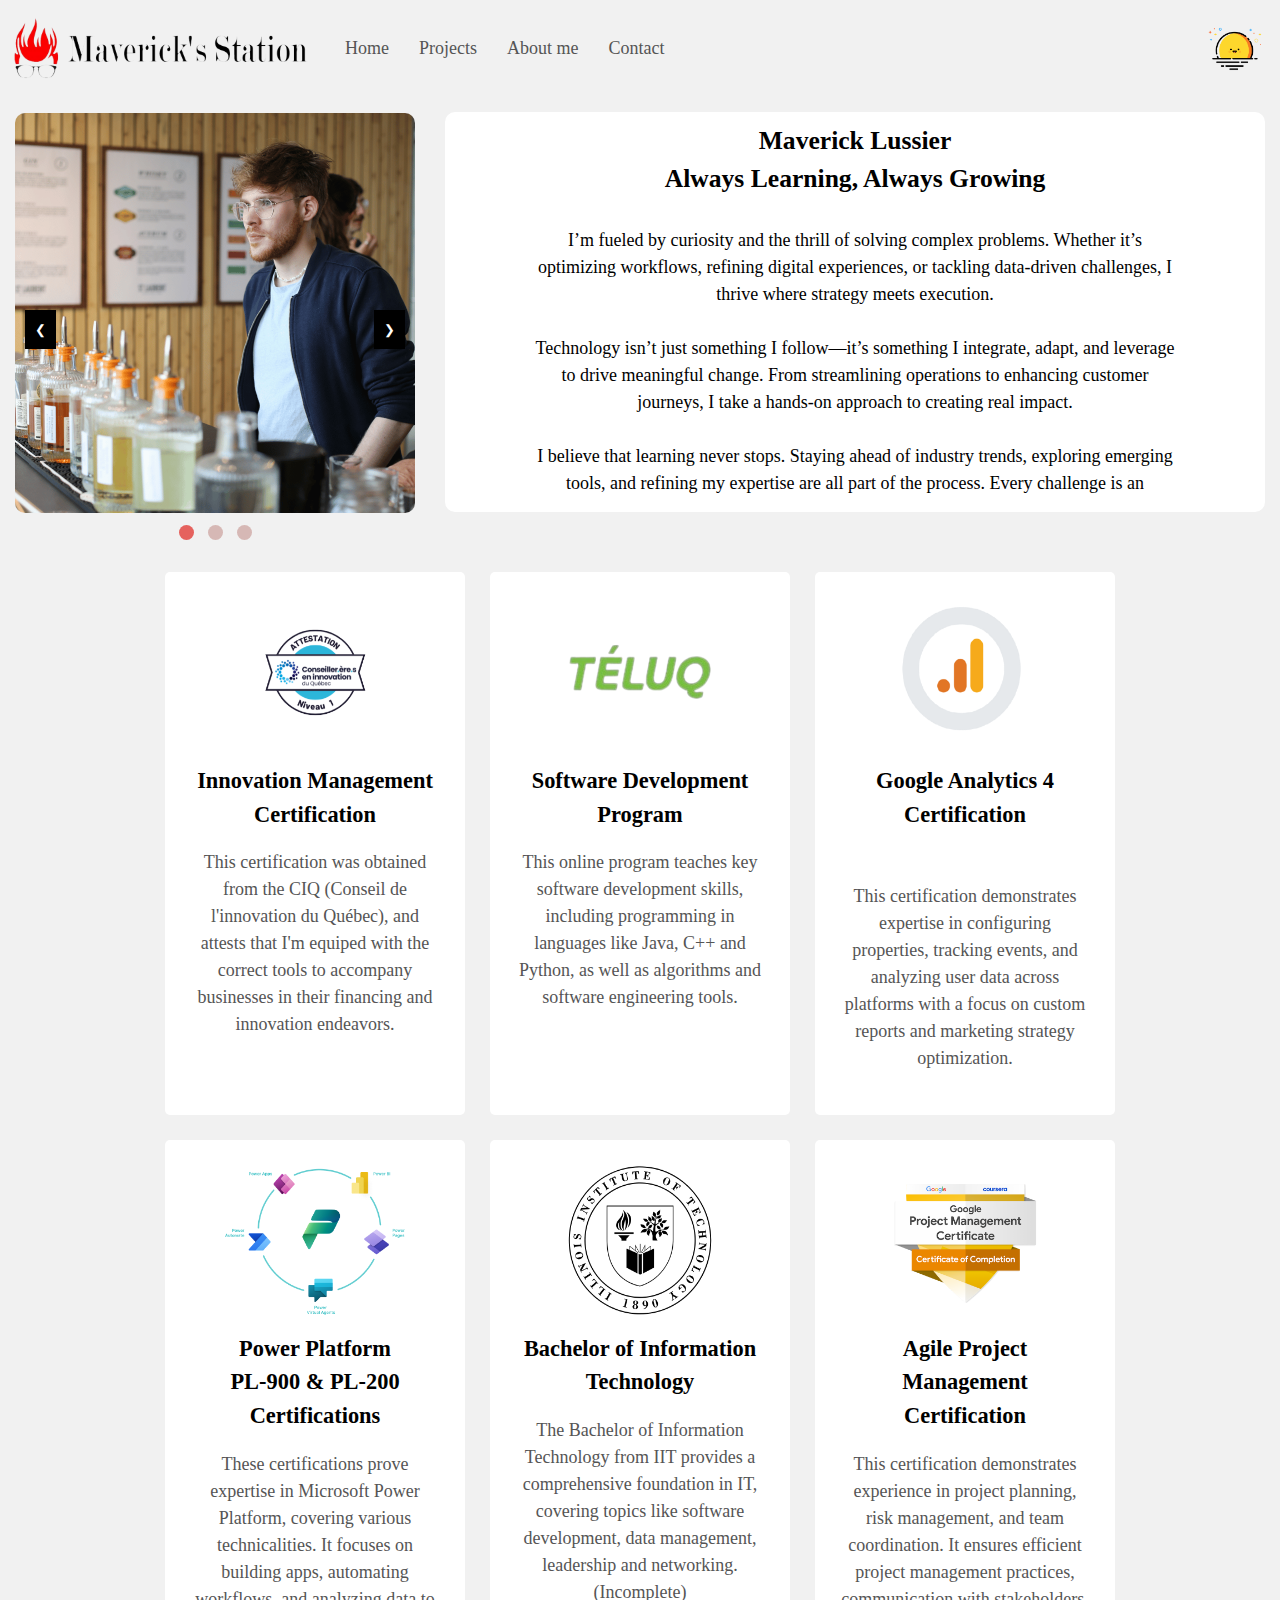
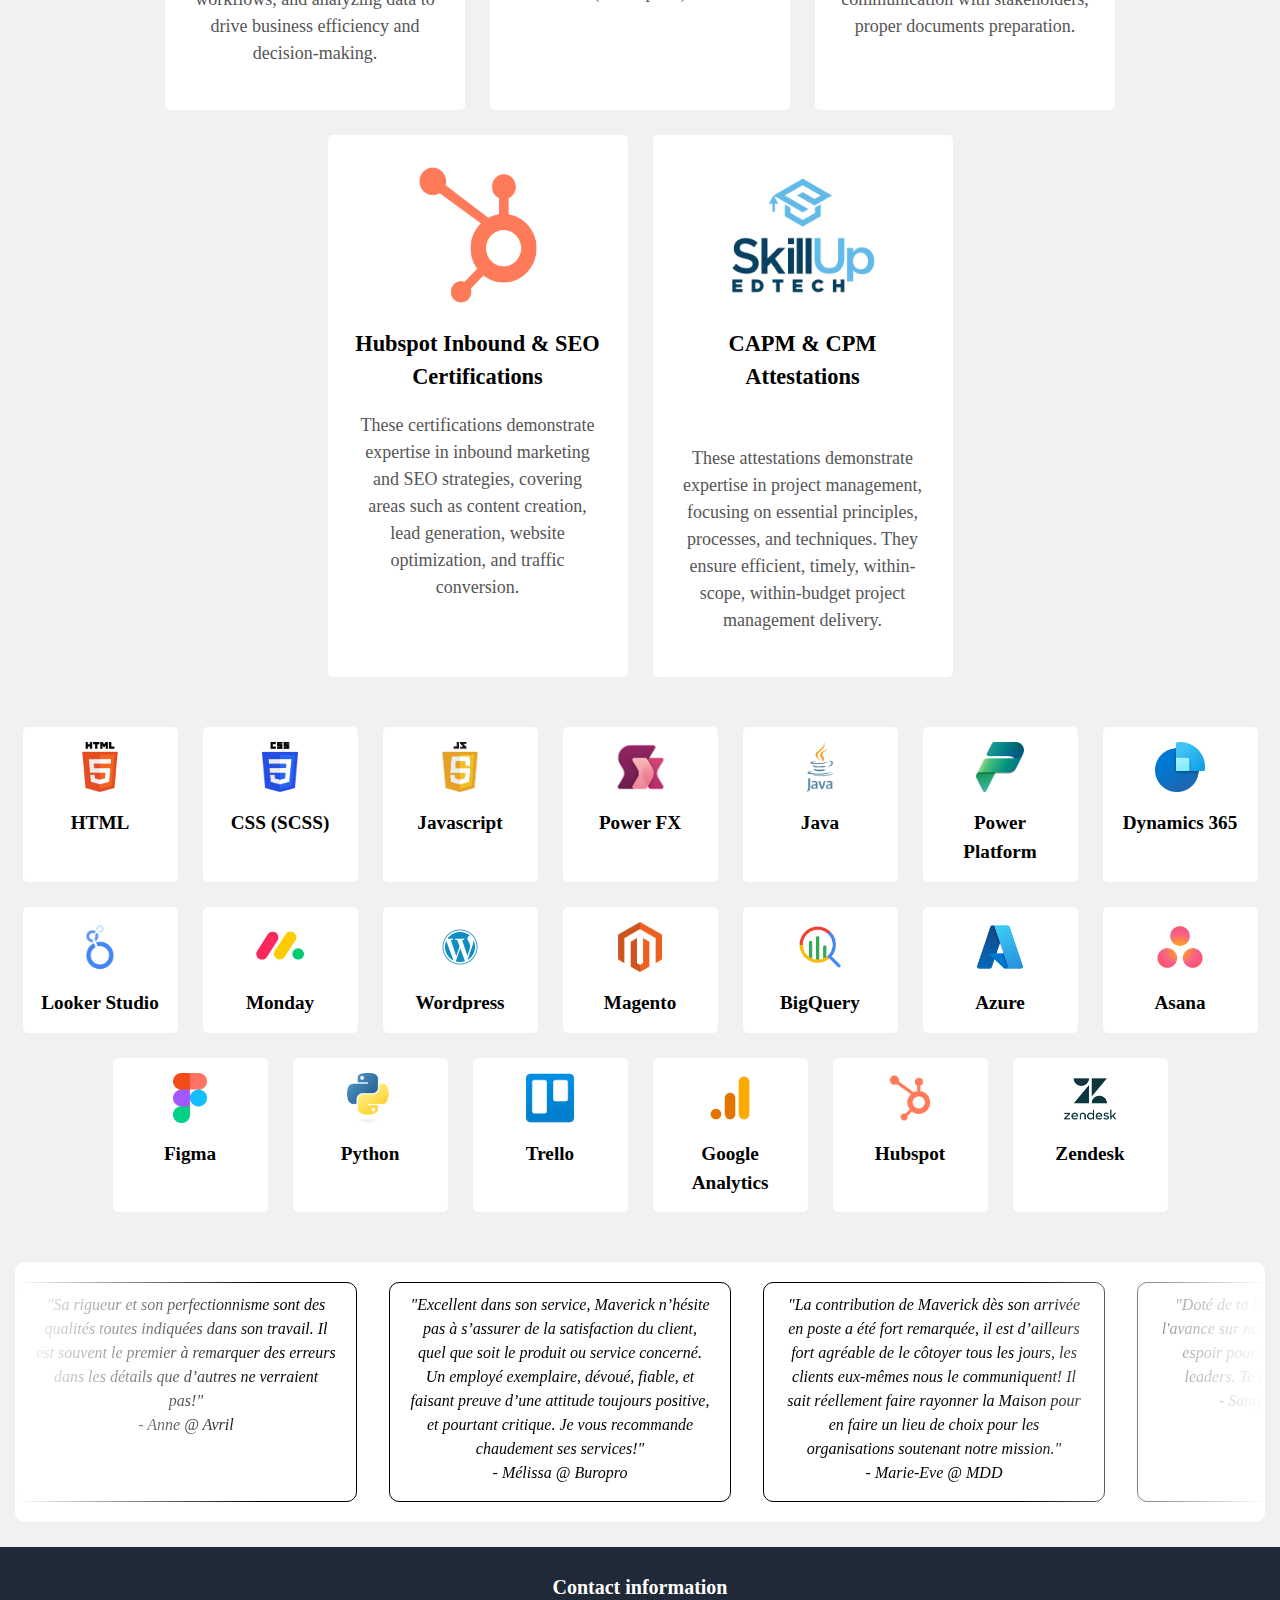
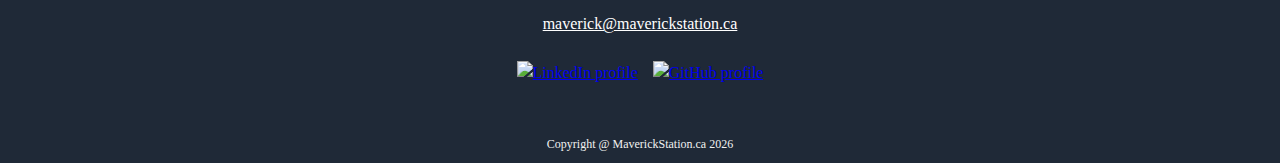
==== aboutme/index.html @ c315e907 "Accessibility updates" ====
<!DOCTYPE html>
<html>

<head>
    <title>About Maverick</title>
    <link rel="icon" type="image/x-icon" href="../images/favicon.png">
    <meta charset="UTF-8">
    <meta name="viewport" content="width=device-width, initial-scale=1">
    <meta name="googlebot" content="noindex, nofollow">
    <meta name="robots" content="noindex">
    <link rel="stylesheet" href="aboutme.css">
    <link rel="stylesheet" href="../darkmode.css">
    <script>(function (w, d, s, l, i) {w[l] = w[l] || []; w[l].push({'gtm.start':new Date().getTime(), event: 'gtm.js'}); var f = d.getElementsByTagName(s)[0],j = d.createElement(s), dl = l != 'dataLayer' ? '&l=' + l : ''; j.async = true; j.src ='https://www.googletagmanager.com/gtm.js?id=' + i + dl; f.parentNode.insertBefore(j, f);})(window, document, 'script', 'dataLayer', 'GTM-K57DZNFK');</script>
</head>

<body class="light-grey">
    <!-- Main Header -->
    <header class="mainHeader">
        <div class="logoTitle">
            <a href="https://maverickstation.ca/">
                <img id="logo" class="theme-image" data-light="../images/newlogo.png"
                    data-dark="../images/dm-newlogo.png" src="../images/newlogo.png" alt="Maverick Lussier Portrait">
            </a>
        </div>
        <nav class="listMenu" aria-label="Main Navigation">
            <a id="homeNav" href="https://maverickstation.ca/" aria-label="Home">Home</a>
            <a id="projectsNav" href="https://maverickstation.ca/projects" aria-label="Projects">Projects</a>
            <a id="aboutmeNav" href="https://maverickstation.ca/aboutme" aria-label="About me">About me</a>
            <a id="contactNav" href="#footer" aria-label="Contact">Contact</a>
            <div id="theme-toggle-mobile" class="theme-toggle mobile-only">
                <img src="../images/sun-sunrise-svgrepo-com.png" alt="Sun Icon" class="icon sun-icon" />
                <img src="../images/man-on-the-moon-svgrepo-com.png" alt="Moon Icon" class="icon moon-icon" />
            </div>
        </nav>
        <div class="header-right">
            <div id="theme-toggle" class="theme-toggle">
                <img src="../images/sun-sunrise-svgrepo-com.png" alt="Sun Icon" class="icon sun-icon" />
                <img src="../images/man-on-the-moon-svgrepo-com.png" alt="Moon Icon" class="icon moon-icon" />
            </div>
        </div>
    </header>
    <!-- About Me Container -->
    <div class="aboutMeContainer">
        <div class="slider-container">
            <div class="slider">
                <div class="slide one"><img src="../images/Untitled design.png" alt="Maverick Lussier in a distillerie"></div>
                <div class="slide two"><img src="../images/Untitled design (2).png" alt="Maverick Lussier at an SAQ event"></div>
                <div class="slide three"><img src="../images/Untitled design (1).png" alt="Maverick Lussier discussing with experts"></div>
            </div>
            <button class="prev">&#10094;</button>
            <button class="next">&#10095;</button>
            <div class="dots-container">
                <span class="dot"></span>
                <span class="dot"></span>
                <span class="dot"></span>
            </div>
        </div>

        <div class="descriptionContainer cardWhite">
            <div class="personalityContainer">
                <h2>Maverick Lussier<br>Always Learning, Always Growing</h2>
                <p>I’m fueled by curiosity and the thrill of solving complex problems. Whether it’s optimizing workflows, refining digital experiences, or tackling data-driven challenges, I thrive where strategy meets execution.<br><br>
                    Technology isn’t just something I follow—it’s something I integrate, adapt, and leverage to drive meaningful change. From streamlining operations to enhancing customer journeys, I take a hands-on approach to creating real impact.<br><br>
                    I believe that learning never stops. Staying ahead of industry trends, exploring emerging tools, and refining my expertise are all part of the process. Every challenge is an opportunity to push limits, rethink the status quo, and build something better.<br><br>
                    If that sounds like the mindset you’re looking for, let’s connect. My contact info is just below—looking forward to the conversation!
                </p>
            </div>
        </div>
    </div>
    <!-- Certifications and Technostack -->
    <div class="cards">
        <div class="certifications">
            <div class="certificationsCard cardWhite">
                <img src="../images/CIQ.png" alt="Innovation Management Certification">
                <h3>Innovation Management Certification</h4>
                <p>This certification was obtained from the CIQ (Conseil de l'innovation du Québec), and
                    attests that I'm equiped with the correct tools to accompany businesses in their
                    financing and innovation endeavors.
                </p>
            </div>
            <div class="certificationsCard cardWhite">
                <img src="../images/TELUQ.png" alt="Software Development Accelerated Program">
                <h3>Software Development Program</h4>
                <p>This online program teaches key software development skills, including programming in 
                    languages like Java, C++ and Python, as well as algorithms and software engineering tools.
                </p>
            </div>
            <div class="certificationsCard cardWhite">
                <img src="../images/GoogleAnalytics.png" alt="Google Analytics 4 Certification">
                <h3>Google Analytics 4 Certification <br><br></h4>
                <p>This certification demonstrates expertise in configuring properties, tracking events, and analyzing 
                    user data across platforms with a focus on custom reports and marketing strategy optimization.
                </p>
            </div>
            <div class="certificationsCard cardWhite">
                <img src="../images/Power-platform.png" alt="Power Platform PL-900 & PL-200 Certifications">
                <h3>Power Platform <br>PL-900 & PL-200 Certifications</h4>
                <p>These certifications prove expertise in Microsoft Power Platform, covering various technicalities. 
                    It focuses on building apps, automating workflows, and analyzing data to drive business efficiency and decision-making.
                </p>
            </div>
            <div class="certificationsCard cardWhite">
                <img class="theme-image" data-light="../images/IIT.png" data-dark="../images/dm-IIT.png"
                    src="../images/IIT.png" alt="Bachelor of Information Technology">
                <h3>Bachelor of Information Technology</h4>
                <p>The Bachelor of Information Technology from IIT provides a comprehensive foundation in IT, 
                    covering topics like software development, data management, leadership and networking. (Incomplete)
                </p>
            </div>
            <div class="certificationsCard cardWhite">
                <img src="../images/google-project-management-certificate.2.png" alt="Agile Project Management Certification">
                <h3>Agile Project Management Certification</h4>
                <p>This certification demonstrates experience in project planning, risk management, and team coordination. It ensures
                    efficient project management practices, communication with stakeholders, proper documents preparation.
                </p>
            </div>
            <div class="certificationsCard cardWhite">
                <img src="../images/Hubspot.png" alt="Hubspot Inbound & SEO Certifications">
                <h3>Hubspot Inbound & SEO Certifications</h4>
                <p>These certifications demonstrate expertise in inbound marketing and SEO strategies, covering areas such as 
                    content creation, lead generation, website optimization, and traffic conversion.
                </p>
            </div>
            <div class="certificationsCard cardWhite">
                <img src="../images/skill-up.png" alt="CAPM & CPM Attestations">
                <h3>CAPM & CPM Attestations <br><br></h4>
                <p>These attestations demonstrate expertise in project management, focusing on essential principles, processes, 
                    and techniques. They ensure efficient, timely, within-scope, within-budget project management delivery.
                </p>
            </div>
        </div>
        <div class="technostack">
            <div class="technostackCard cardWhite">
                <img src="../images/HTML5.png" alt="HTML Logo">
                <h4>HTML</h4>
            </div>
            <div class="technostackCard cardWhite">
                <img src="../images/CSS3.png" alt="CSS3 Logo">
                <h4>CSS (SCSS)</h4>
            </div>
            <div class="technostackCard cardWhite">
                <img src="../images/JavaScript.png" alt="Javascript Logo">
                <h4>Javascript</h4>
            </div>
            <div class="technostackCard cardWhite">
                <img src="../images/Powerfx.png" alt="Power FX Logo">
                <h4>Power FX</h4>
            </div>
            <div class="technostackCard cardWhite">
                <img src="../images/Java.png" alt="Java Logo">
                <h4>Java</h4>
            </div>
            <div class="technostackCard cardWhite">
                <img src="../images/power-platform-logo.png" alt="Power Platform Logo">
                <h4>Power Platform</h4>
            </div>
            <div class="technostackCard cardWhite">
                <img src="../images/Microsoft_Dynamics_365_logo.png" alt="Dynamics 365 Logo">
                <h4>Dynamics 365</h4>
            </div>
            <div class="technostackCard cardWhite">
                <img src="../images/Looker-studio.png" alt="Looker Studio Logo">
                <h4>Looker Studio</h4>
            </div>
            <div class="technostackCard cardWhite">
                <img src="../images/monday-dot-com.avif" alt="Monday.com Logo">
                <h4>Monday</h4>
            </div>
            <div class="technostackCard cardWhite">
                <img src="../images/wordpress.png" alt="Wordpress Logo">
                <h4>Wordpress</h4>
            </div>
            <div class="technostackCard cardWhite">
                <img src="../images/magento.png" alt="Magento Logo">
                <h4>Magento</h4>
            </div>
            <div class="technostackCard cardWhite">
                <img src="../images/bigquery.png" alt="BigQuery Logo">
                <h4>BigQuery</h4>
            </div>
            <div class="technostackCard cardWhite">
                <img src="../images/azure.png" alt="Azure Logo">
                <h4>Azure</h4>
            </div>
            <div class="technostackCard cardWhite">
                <img src="../images/asana.png" alt="Asana Logo">
                <h4>Asana</h4>
            </div>
            <div class="technostackCard cardWhite">
                <img src="../images/figma.png" alt="Figma Logo">
                <h4>Figma</h4>
            </div>
            <div class="technostackCard cardWhite">
                <img src="../images/python.png" alt="Python Logo">
                <h4>Python</h4>
            </div>
            <div class="technostackCard cardWhite">
                <img src="../images/trello.png" alt="Trello Logo">
                <h4>Trello</h4>
            </div>
            <div class="technostackCard cardWhite">
                <img src="../images/ga4.png" alt="Google Analytics 4 Logo">
                <h4>Google Analytics</h4>
            </div>
            <div class="technostackCard cardWhite">
                <img src="../images/Hubspot.png" alt="Hubspot Logo">
                <h4>Hubspot</h4>
            </div>
            <div class="technostackCard cardWhite">
                <img class="theme-image" data-light="../images/zendesk.png" data-dark="../images/dm-zendesk.png" src="../images/zendesk.png" alt="Zendesk Logo">
                <h4>Zendesk</h4>
            </div>
        </div>
    </div>
    <div class="testimonials cardWhite">
        <div class="testimonialContainer scroller cardWhite" data-speed="slow">
            <div class="testimonialScroller scroller__inner">
                <div class="testimonial">"Sa rigueur et son perfectionnisme sont des qualités toutes indiquées dans son travail. Il est souvent le premier à remarquer des erreurs dans les détails que d’autres ne verraient pas!" <br>- Anne @ Avril </div>
                <div class="testimonial">"Excellent dans son service, Maverick n’hésite pas à s’assurer de la satisfaction du client, quel que soit le produit ou service concerné. Un employé exemplaire, dévoué, fiable, et faisant preuve d’une attitude toujours positive, et pourtant critique. Je vous recommande chaudement ses services!" <br>- Mélissa @ Buropro</div>
                <div class="testimonial">"La contribution de Maverick dès son arrivée en poste a été fort remarquée, il est d’ailleurs fort agréable de le côtoyer tous les jours, les clients eux-mêmes nous le communiquent! Il sait réellement faire rayonner la Maison pour en faire un lieu de choix pour les organisations soutenant notre mission." <br>- Marie-Eve @ MDD</div>
                <div class="testimonial">"Doté de ta belle plume tu as déjà pris de l'avance sur nous tous, et tu me donnes grand espoir pour la prochaine génération de leaders. Te côtoyer est un réel plaisir." <br>- Samy @ SamyRabbat.com</div>
                <div class="testimonial">"Maverick Lussier est un professionnel remarquable, animé par une ambition sans limites et une soif insatiable d'apprendre. Son engagement envers son perfectionnement constant est impressionnant; il ne se contente jamais de l'acquis, cherchant toujours à repousser ses propres limites. Cette détermination à évoluer se reflète dans son travail, où il excelle à transformer chaque expérience en une opportunité d'amélioration. Maverick ne cesse de se développer, et sa capacité à absorber de nouvelles connaissances et à les appliquer de manière innovante fait de lui un atout précieux pour toute équipe. Travailler à ses côtés est une expérience enrichissante." <br>- Sarah @ MDD</div>
                <div class="testimonial">"N'importe quel employeur serait chanceux de l'avoir. Je ne doute pas qu’il réussira peu importe ce qu’il entreprend, Maverick possède de belles et rares qualités. En tout cas, je suis contente de l'avoir eu comme collègue, et j’espère continuer à croiser son chemin!" <br>- Marie-Ève @ MDD</div>
                <div class="testimonial">"Apte à apprendre en continu, il sait communiquer rapidement les problématiques et a d’ailleurs su en adresser plusieurs lors d’une période critique chez Avril." <br>- Jonathan @ Avril</div>
                <div class="testimonial">"Merci beaucoup Maverick! Tout le groupe a aimé son expérience et l'environnement chaleureux que tu as créé." <br>- Hanya @ Cliente</div>
                <div class="testimonial">"Je te remercie pour l’excellent service à la clientèle qui m’a été offert lors des différents échanges téléphoniques effectués avec toi." <br>- Patricia @ Cliente</div>
                <div class="testimonial">"L’événement s’est super bien déroulé et je crois que les participant.e.s ont bien aimé ! 😊 Merci encore pour ton précieux soutien, c’était un réel plaisir de collaborer avec toi." <br>- William @ Client</div>
                <div class="testimonial">"Merci à Maverick pour l'attention portée à nos besoins et demandes, son écoute, sa disponibilité et flexibilité. L'événement s'est bien déroulé, merci!" <br>- Maryse @ Cliente</div>
                <div class="testimonial">"Notre événement s'est déroulé à merveille, merci pour ta proactivité et ton superbe accueil!" <br>- Antsa @ Cliente</div>
                <div class="testimonial">"Ton accueil est toujours aussi impeccable. Le résultat a été impeccable et rien n'a retroussé!" <br>- Bruno @ Client</div>
                <div class="testimonial">"Merci encore pour la qualité de nos échanges, ta gentillesse et ta disponibilité. Cela a été un plaisir de collaborer ensemble." <br>- Julie @ Cliente</div>
                <div class="testimonial">"J'ai lu plusieurs de tes articles, et tu es franchement talentueux Maverick. Tu devrais devenir animateur de radio!" <br>- Roger @ Collaborateur</div>
            </div>
        </div>
    </div>
    </div>
    <footer id="footer">
        <div class="contact">
            <ul class="contactList">
                <li class="contactTitle">Contact information</li>
                <li class="contactInfo" aria-label="Email Address"><a
                        href="mailto:maverick.lussier@hotmail.com">maverick@maverickstation.ca</a></li>
            </ul>
            <div class="socials">
                <a href="https://www.linkedin.com/in/maverick-lussier-965498231/" target="_blank"><img
                        src="images/LinkedIn.png" alt="LinkedIn profile"></a>
                <a href="https://github.com/Maverick015" target="_blank"><img src="images/github.png"
                        alt="GitHub profile"></a>
            </div>
        </div>
        <div class="copyright">Copyright @ MaverickStation.ca <span id="spanYear"></span></div>
    </footer>
    <script>document.getElementById('spanYear').textContent = new Date().getFullYear();</script>
    <script src="../darkmode.js" defer></script>
    <script src="aboutme.js"></script>
</body>

</html>
---- aboutme/aboutme.css ----
/* Font */
* {font-family: Georgia, 'Times New Roman', Times, serif;line-height: 1.5;}  

.small { font-size: 0.875rem; } /* ≈ 14px */
.large { font-size: 1.125rem; } /* ≈ 18px */
.xlarge { font-size: 1.5rem; } /* ≈ 24px */
.xxlarge { font-size: 2.25rem; } /* ≈ 36px */
.xxxlarge { font-size: 3rem; } /* ≈ 48px */
.jumbo { font-size: 4rem; } /* ≈ 64px */

h1 { font-size: clamp(1.75rem, 2.5vw, 2.25rem); margin: 0; } /* ≈ 28px to 36px */
h2 { font-size: clamp(1.5rem, 2vw, 2rem); margin: 0; } /* ≈ 24px to 32px */
h3 { font-size: clamp(1.25rem, 1.75vw, 1.5rem); margin: 10px 0 0; } /* ≈ 20px to 24px */
h4 { font-size: clamp(1.1rem, 1.5vw, 1.4rem); margin: 10px 0 0; } /* ≈ 18px to 22px */
p { font-size: 1.125rem} /* ≈ 18px */

:root{
--footer-bg: #1f2937;
--black:#000;
--white:#fff;
--gray:#555;
--light-gray:#f1f1f1;
--aboutme-color:#E5625E;
--projects-color:#4c956c;
}

/* Colors */
.white, .hover-white:hover { color: var(--black); background-color: var(--white); }
.black, .hover-black:hover { color: var(--white); background-color: var(--black); }
.grey, .hover-grey:hover, .gray, .hover-gray:hover { color: var(--black); background-color:var(--gray) ; }
.light-grey, .hover-light-grey:hover, .light-gray, .hover-light-gray:hover { color: var(--black); background-color: var(--light-gray); }

/* Body */
body { margin: 0px; }

/* Main Header */
.mainHeader{z-index: 1000;}
.logoTitle,.logoTitle a,#logo{height: 67px; max-width: 300px; display: flex; gap: 10px; flex-wrap: wrap; align-items: center; }
.listMenu{ display: flex; justify-content: center; align-items: center; flex-wrap: wrap; text-align: center; min-width: 0; }
.listMenu a{ font-size: 18px; padding: 15px; text-decoration: none; color: var(--gray); }

#aboutmeNav:hover{border-radius: 25px;background-color:#E5625E;padding:5px 15px 5px 15px;text-decoration: none;color:var(--footer-bg);}
#projectsNav:hover{border-radius: 25px;background-color:#4c956c;padding:5px 15px 5px 15px;text-decoration: none;color:var(--footer-bg);}

nav{display:flex; background-color:inherit; }
.header-right{ margin-left: auto; }
.mobile-only{display: none;}

@media (min-width:993px) {
    .mainHeader {display: flex;flex-wrap: wrap;gap: 20px;align-items: center;background-color: var(--light-gray);padding: 15px 0px 15px 10px;position: sticky;top: 0;    }
}

@media (max-width:992.99px) {
    .mainHeader {display: flex;flex-wrap: wrap;gap: 20px;align-items: center;justify-content: center;background-color: var(--light-gray);padding: 15px 0;position: sticky;top: 0;}
    .header-right{display: none;}
    .mobile-only {display: flex;}
}

@media (max-width:420.99px) {
    .mobile-only {display: flex;}
    .listMenu{padding: 0px 25px 0px 25px;}
}

/* About Me Container */ 
.aboutMeContainer{display: flex;justify-content: center; align-items: center;gap: 30px;margin: 15px 15px 25px 15px}

@media (min-width:993px) {
    .aboutMeContainer {display: flex;justify-content: center; align-items: center;gap: 30px;margin: 15px 15px 25px 15px}}
    
@media (max-width:992.99px) {
.aboutMeContainer {display: flex;flex-wrap: wrap;display: flex;justify-content: center; align-items: center;gap: 30px;margin: 15px 15px 25px 15px}}


/* Slider */ 
.slider-container{position: relative;max-width: 400px;overflow: hidden;}
.slider{display: flex;max-height:400px;width:300%;transition: transform 0.5s ease-in-out;}
.slide{flex-shrink: 0;width: 400px;background-size:cover;background-position: center;transition: opacity 0.5s ease-in-out;position:relative;}
.slide img{width:100%;max-height:400px;border-radius: 10px;}

@media (max-width:450px) {
    .slider-container{max-width: 300px;}
    .slider{width: 300%;}
    .slide{width:300px;}
}

.prev,.next{position: absolute;top: 50%; transform: translateY(-50%);background-color: var(--black);
color: var(--white);padding: 10px;border: none;cursor: pointer;z-index: 10;}
.one{opacity: 1;}
.dot.active{background-color: #E5625E;}
.prev{left: 10px;}
.next{right: 10px;}
.dots-container{text-align: center;margin-top: 10px;}
.dot{display: inline-block;height: 15px;width: 15px;margin: 0 5px;background-color: #d6b8b5;
border-radius: 50%;cursor: pointer;transition: background-color 0.3s;}


/* Description */
.descriptionContainer{border-radius: 10px;height: 400px; max-width: 100vh;margin-bottom: 35px;}
.personalityContainer h2{padding:10px 0px;margin-bottom:0px;width: 80%;}
.personalityContainer p{width: 80%;max-height: inherit;overflow-y: scroll;padding:0 10px} 
.personalityContainer{display:flex;flex-direction: column; justify-content: center;align-items: center;text-align: center;height: inherit;}

/* Hide scrollbar on Chrome, Safari */
.personalityContainer p::-webkit-scrollbar{width: 8px}
.personalityContainer p::-webkit-scrollbar-track {opacity: 0;}
.personalityContainer p::-webkit-scrollbar-thumb {background: #333;border-radius: 10px;  }
.personalityContainer p::-webkit-scrollbar-thumb:hover {background: #555;}


/* Certifications and Technostack cards */
.cards{margin: 25px 15px 50px 15px;}
.cardWhite{background-color: var(--white); }
.certifications{display: flex;gap: 25px;flex-wrap: wrap;justify-content: center;margin-bottom: 25px ;}
.certificationsCard {max-width: 250px;text-align: center;border-radius: 5px;padding: 25px;}
.certificationsCard p {max-height: 250px;overflow-y:auto;overflow-x:hidden;color: var(--gray);}
.certificationsCard img {max-width: 250px;height: 150px}

.certificationsCard p::-webkit-scrollbar{width: 8px;}
.certificationsCard p::-webkit-scrollbar-track {opacity: 0;}
.certificationsCard p::-webkit-scrollbar-thumb {background: #333;border-radius: 10px;  }
.certificationsCard p::-webkit-scrollbar-thumb:hover {background: #555;}

.technostack{margin-top:50px;display: flex;gap: 25px;flex-wrap: wrap;justify-content: center}
.technostackCard {width: 125px;text-align: center;border-radius: 5px;padding: 15px;}
.technostackCard img {max-width: 125px;height: 50px}
@media (max-width:370px) {
    .technostackCard{width: 100px;}
}

/* Testimonials */
.testimonials{margin: 50px 15px 25px 15px;text-align: center;border-radius: 5px;height: auto;border-radius: 10px;}
.testimonialContainer {border-radius: 10px;overflow: hidden;white-space: wrap;width: 100%;padding: 20px 0; ;}
.testimonialScroller {border-radius: 10px;display: flex;}
.testimonial {overflow-y:scroll;scrollbar-color: var(--white)!important;min-width: 300px;padding: 10px 20px;height:22vh;border:1px solid var(--black);border-radius: 10px;font-style: italic;}

.testimonial::-webkit-scrollbar{width: 8px;}
.testimonial::-webkit-scrollbar-track {opacity: 0;}
.testimonial::-webkit-scrollbar-thumb {background: #333;border-radius: 10px;  }
.testimonial::-webkit-scrollbar-thumb:hover {background: #555;}

.scroller{max-width: inherit;}
.scroller__inner {gap: 2rem;}
.scroller[data-animated="true"] .scroller__inner{max-width: fit-content;flex-wrap: nowrap;
    animation:scroll var(--_animation-duration, 40s) var(--_animation-direction,forwards) linear infinite;}
.scroller[data-animated="true"] {overflow: hidden;-webkit-mask: linear-gradient(90deg,transparent,var(--white) 20%,var(--white) 80%,
    transparent);mask: linear-gradient(90deg, transparent, var(--white) 20%, var(--white) 80%, transparent);}
.scroller[data-direction="left"] {--_animation-direction: forwards;  }
.scroller[data-speed="slow"] {--_animation-duration: 150s;}

@keyframes scroll {to {transform: translate(calc(-375% - 7.5rem));}}
@media (max-width: 770px) { /* Target small laptops & mobile devices */
        .scroller__inner {
        animation: none; 
        max-width: 100%; 
        flex-wrap: nowrap; 
        overflow-x:scroll; 
        padding: 10px 1rem 10px 1rem;
        -webkit-overflow-scrolling: touch; 
    }
}
@media (max-width: 400px) { /* Target mobile devices */
    .testimonial{
        min-width: 200px;
    }
}


/* Footer */
#footer {background: var(--footer-bg);padding: 0px 40px 10px 40px;text-align: center;color: var(--white);}
.contactList {margin: 0;padding: 25px 0px 0px 0px;list-style-type: none;}
.contactTitle {font-size: 20px;font-weight: bold;}
.contactInfo {padding-top: 10px;}
li.contactInfo a{color: var(--white);}
.socials {display: flex;justify-content: center;align-items: center;gap: 15px;padding-top: 25px;}
.socials img {width: auto;height: 35px;}
.copyright {color: var(--light-gray);margin: 0;padding-top: 50px;text-align: center;font-size: 12px;}
---- darkmode.css ----
/* Colors */
:root {
--dm-bg: #22203A !important; /* Dark Mode Background */
--dm-surface: #2E2B50 !important; /* Surface Elements (cards, containers) */
--dm-layer: #28A79F !important; /* Surface Elements (cards, containers) */
--dm-text-primary: #EDEDF7 !important; /* Primary Text (titles, headings) */
--dm-text-secondary: #B8B5D6 !important; /* Secondary Text (subtext, descriptions) */
--dm-accent: #9893DA !important; /* Accent (buttons, highlights) */}

/* Theme Toggle Styling */
.theme-toggle {
position: relative;
width: 60px;
height: 60px;
cursor: pointer;
margin-right: 15px;
}

.theme-toggle .icon {
position: absolute;
width: 100%;
height: 100%;
transition: opacity 1.5s ease-in-out;
}
.theme-toggle .moon-icon { opacity: 0; }

#theme-toggle-mobile img{padding-left: 16px;}
.theme-toggle, .sidebar-container {
outline: none !important;
box-shadow: none !important;
-webkit-tap-highlight-color: transparent;
user-select: none;
-webkit-user-select: none;
-moz-user-select: none;
-ms-user-select: none;
}

/* DARK MODE - Applied to everything inside body.dark-mode */
body.dark-mode,
body.dark-mode .mainHeader , 
body.dark-mode .portfolioTitle, 
body.dark-mode #section{
background: var(--dm-bg);
color: var(--dm-text-primary);
}

/* Secondary background color */
body.dark-mode .sidebar,
body.dark-mode .cardWhite,
body.dark-mode .discover,
body.dark-mode .filterButton {
background: var(--dm-surface);
}

/* Dark Mode for all key elements */
body.dark-mode .sidebar-container h4,
body.dark-mode .bar-item,
body.dark-mode .filterButton,
body.dark-mode .cardWhite h1,
body.dark-mode .cardWhite h2,
body.dark-mode .cardWhite h3,
body.dark-mode .cardWhite h4,
body.dark-mode .cardWhite p,
body.dark-mode #section h1,
body.dark-mode .listMenu a {
color: var(--dm-text-primary);
}

/* Secondary text color for descriptions */
body.dark-mode .cardWhite p,
body.dark-mode .sidebar-container p,
body.dark-mode #section p,
body.dark-mode  {
color: var(--dm-text-secondary);
}

/* Color for borders */

body.dark-mode .title {
    border-color: white;
}

/* Accent color for interactive elements */
body.dark-mode .cardWhite p::-webkit-scrollbar-thumb,
body.dark-mode .testimonial::-webkit-scrollbar-thumb,
body.dark-mode .certificationsCard p::-webkit-scrollbar-thumb,
body.dark-mode .personalityContainer p::-webkit-scrollbar-thumb{
background: var(--dm-accent);
}

/* Buttons */
body.dark-mode .discover {
background: var(--dm-accent);
color: var(--dm-text-primary);
border-color: var(--dm-accent);
}

body.dark-mode #createCTA, body.dark-mode #projectsNav:hover{
    background-color: #b5d6b8 ;
}

body.dark-mode #myselfCTA, body.dark-mode #aboutmeNav:hover{
    background-color: #d6b8b5 ;
}
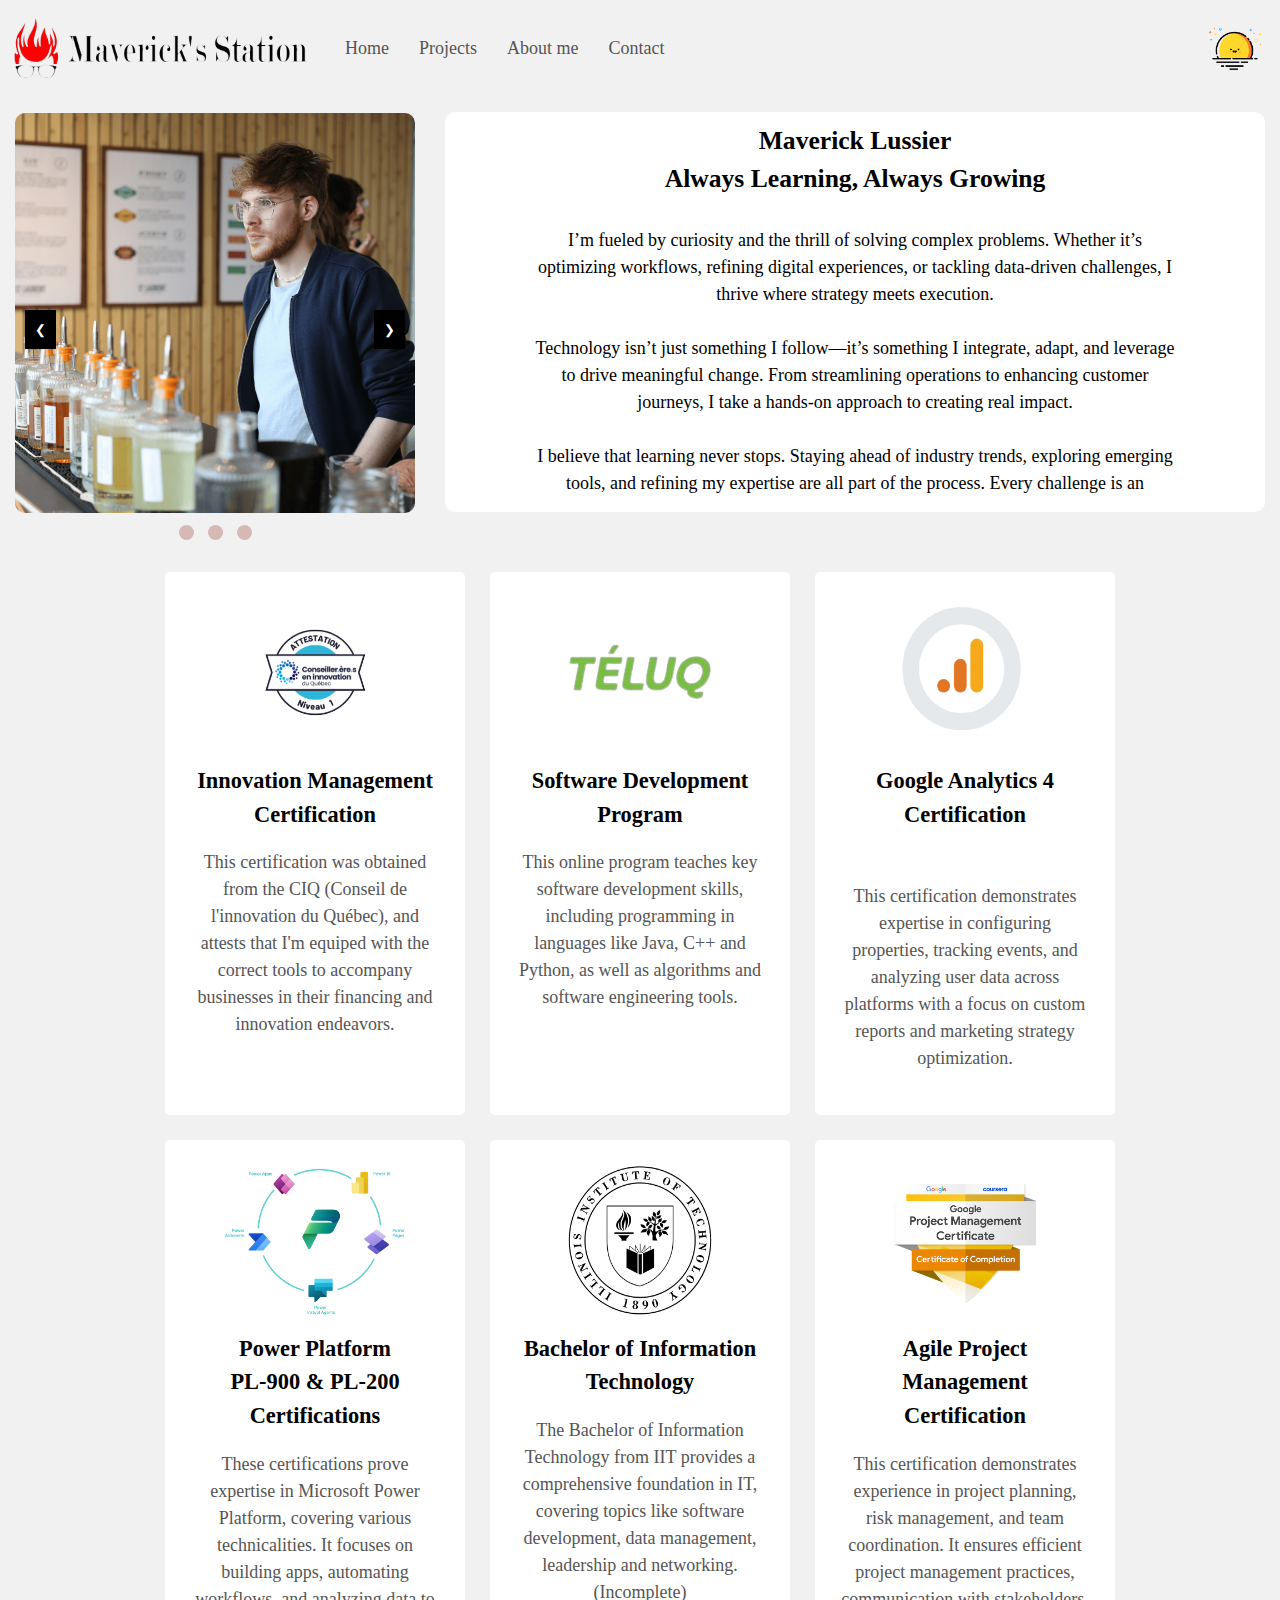
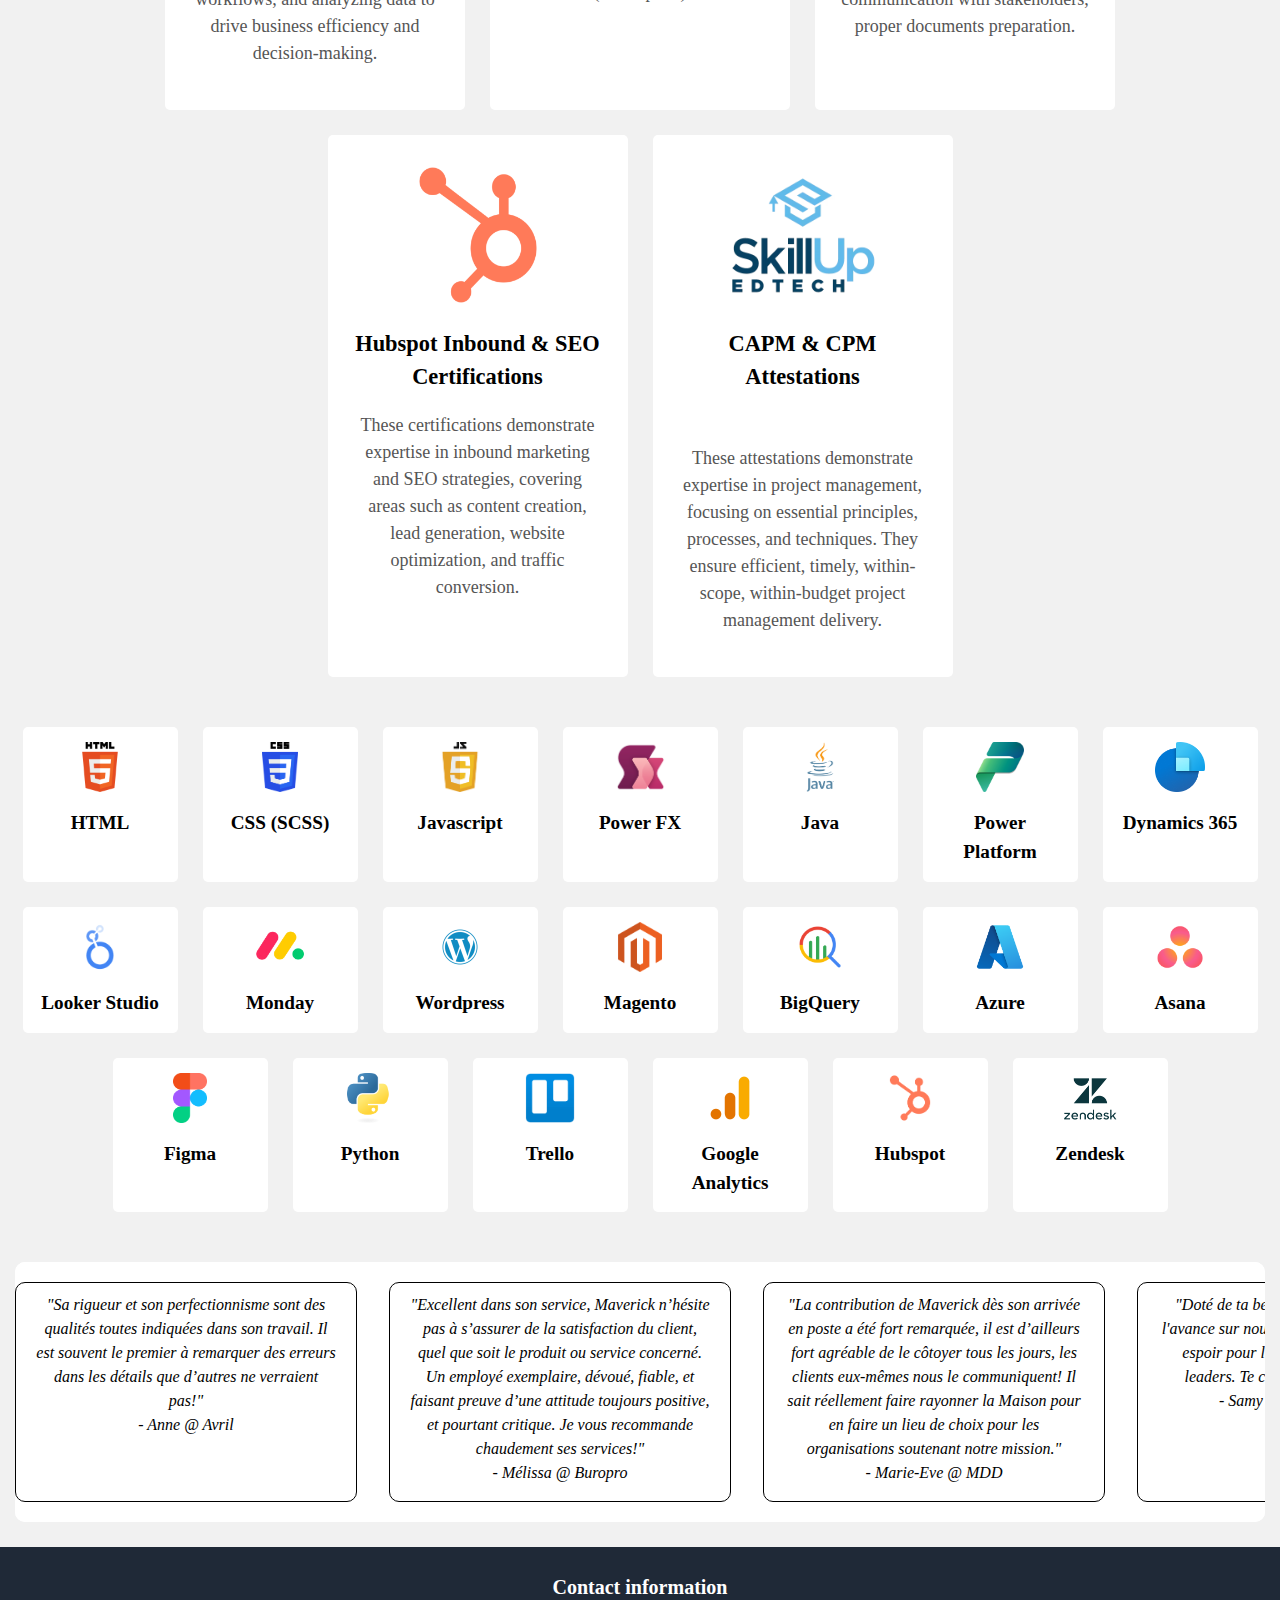
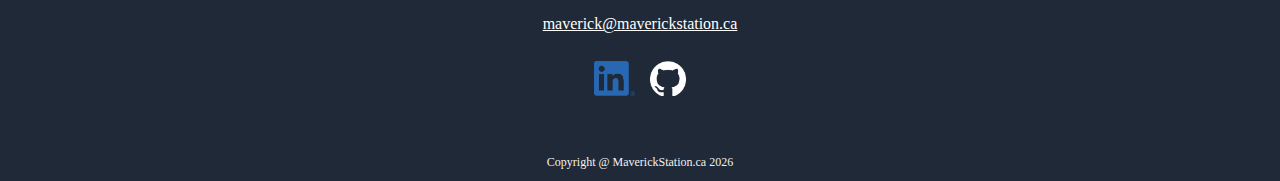
==== commit df5b5859: "Adding github API + commit history" ====
--- a/aboutme/index.html
+++ b/aboutme/index.html
@@ -243,16 +243,16 @@
             </ul>
             <div class="socials">
                 <a href="https://www.linkedin.com/in/maverick-lussier-965498231/" target="_blank"><img
-                        src="images/LinkedIn.png" alt="LinkedIn profile"></a>
-                <a href="https://github.com/Maverick015" target="_blank"><img src="images/github.png"
+                        src="../images/LinkedIn.png" alt="LinkedIn profile"></a>
+                <a href="https://github.com/Maverick015" target="_blank"><img src="../images/dm-github.png"
                         alt="GitHub profile"></a>
             </div>
         </div>
         <div class="copyright">Copyright @ MaverickStation.ca <span id="spanYear"></span></div>
+
     </footer>
     <script>document.getElementById('spanYear').textContent = new Date().getFullYear();</script>
-    <script src="../darkmode.js" defer></script>
-    <script src="aboutme.js"></script>
+    <script src="darkmode.js" defer></script>
 </body>
 
 </html>--- a/aboutme/aboutme.css
+++ b/aboutme/aboutme.css
@@ -103,7 +103,7 @@
 /* Hide scrollbar on Chrome, Safari */
 .personalityContainer p::-webkit-scrollbar{width: 8px}
 .personalityContainer p::-webkit-scrollbar-track {opacity: 0;}
-.personalityContainer p::-webkit-scrollbar-thumb {background: #333;border-radius: 10px;  }
+.personalityContainer p::-webkit-scrollbar-thumb {background: #dddddd;border-radius: 10px;  }
 .personalityContainer p::-webkit-scrollbar-thumb:hover {background: #555;}
 
 
@@ -117,7 +117,7 @@
 
 .certificationsCard p::-webkit-scrollbar{width: 8px;}
 .certificationsCard p::-webkit-scrollbar-track {opacity: 0;}
-.certificationsCard p::-webkit-scrollbar-thumb {background: #333;border-radius: 10px;  }
+.certificationsCard p::-webkit-scrollbar-thumb {background: #dddddd;border-radius: 10px;  }
 .certificationsCard p::-webkit-scrollbar-thumb:hover {background: #555;}
 
 .technostack{margin-top:50px;display: flex;gap: 25px;flex-wrap: wrap;justify-content: center}
@@ -135,7 +135,7 @@
 
 .testimonial::-webkit-scrollbar{width: 8px;}
 .testimonial::-webkit-scrollbar-track {opacity: 0;}
-.testimonial::-webkit-scrollbar-thumb {background: #333;border-radius: 10px;  }
+.testimonial::-webkit-scrollbar-thumb {background: #dddddd;border-radius: 10px;  }
 .testimonial::-webkit-scrollbar-thumb:hover {background: #555;}
 
 .scroller{max-width: inherit;}
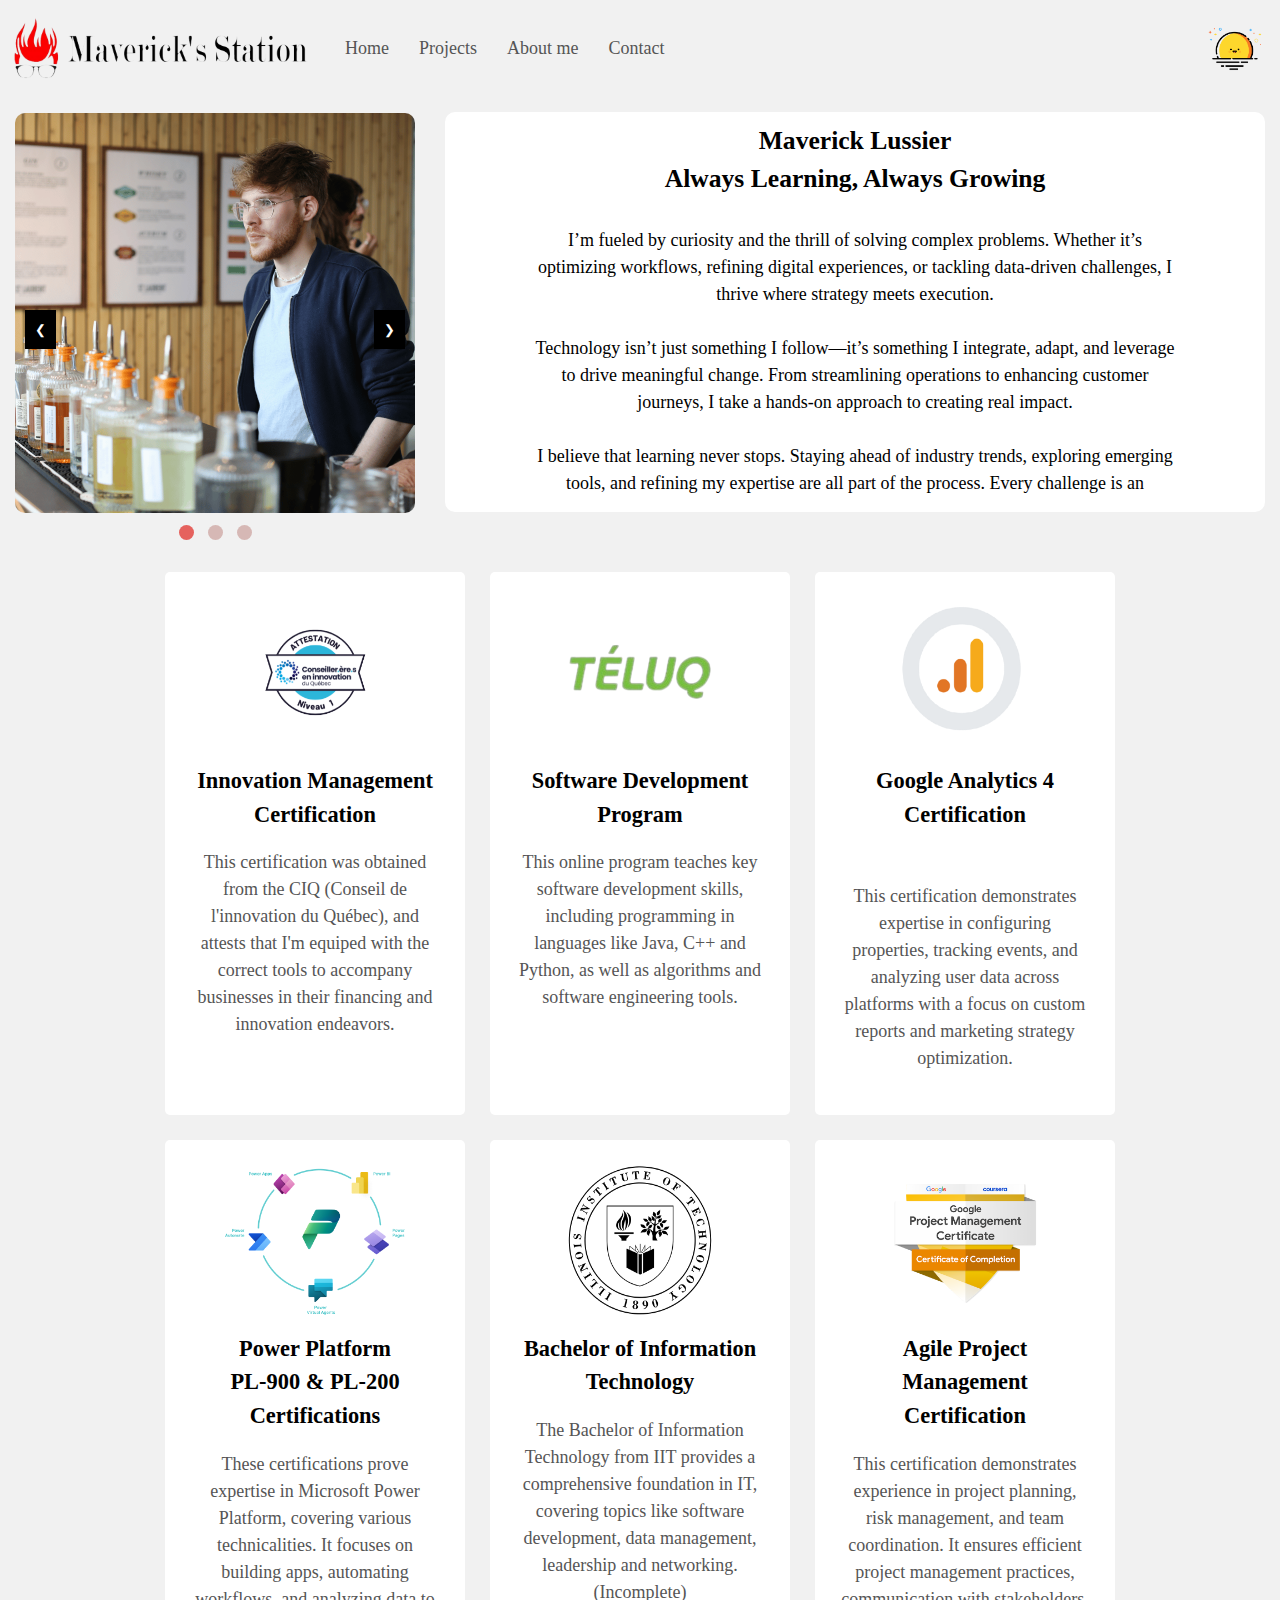
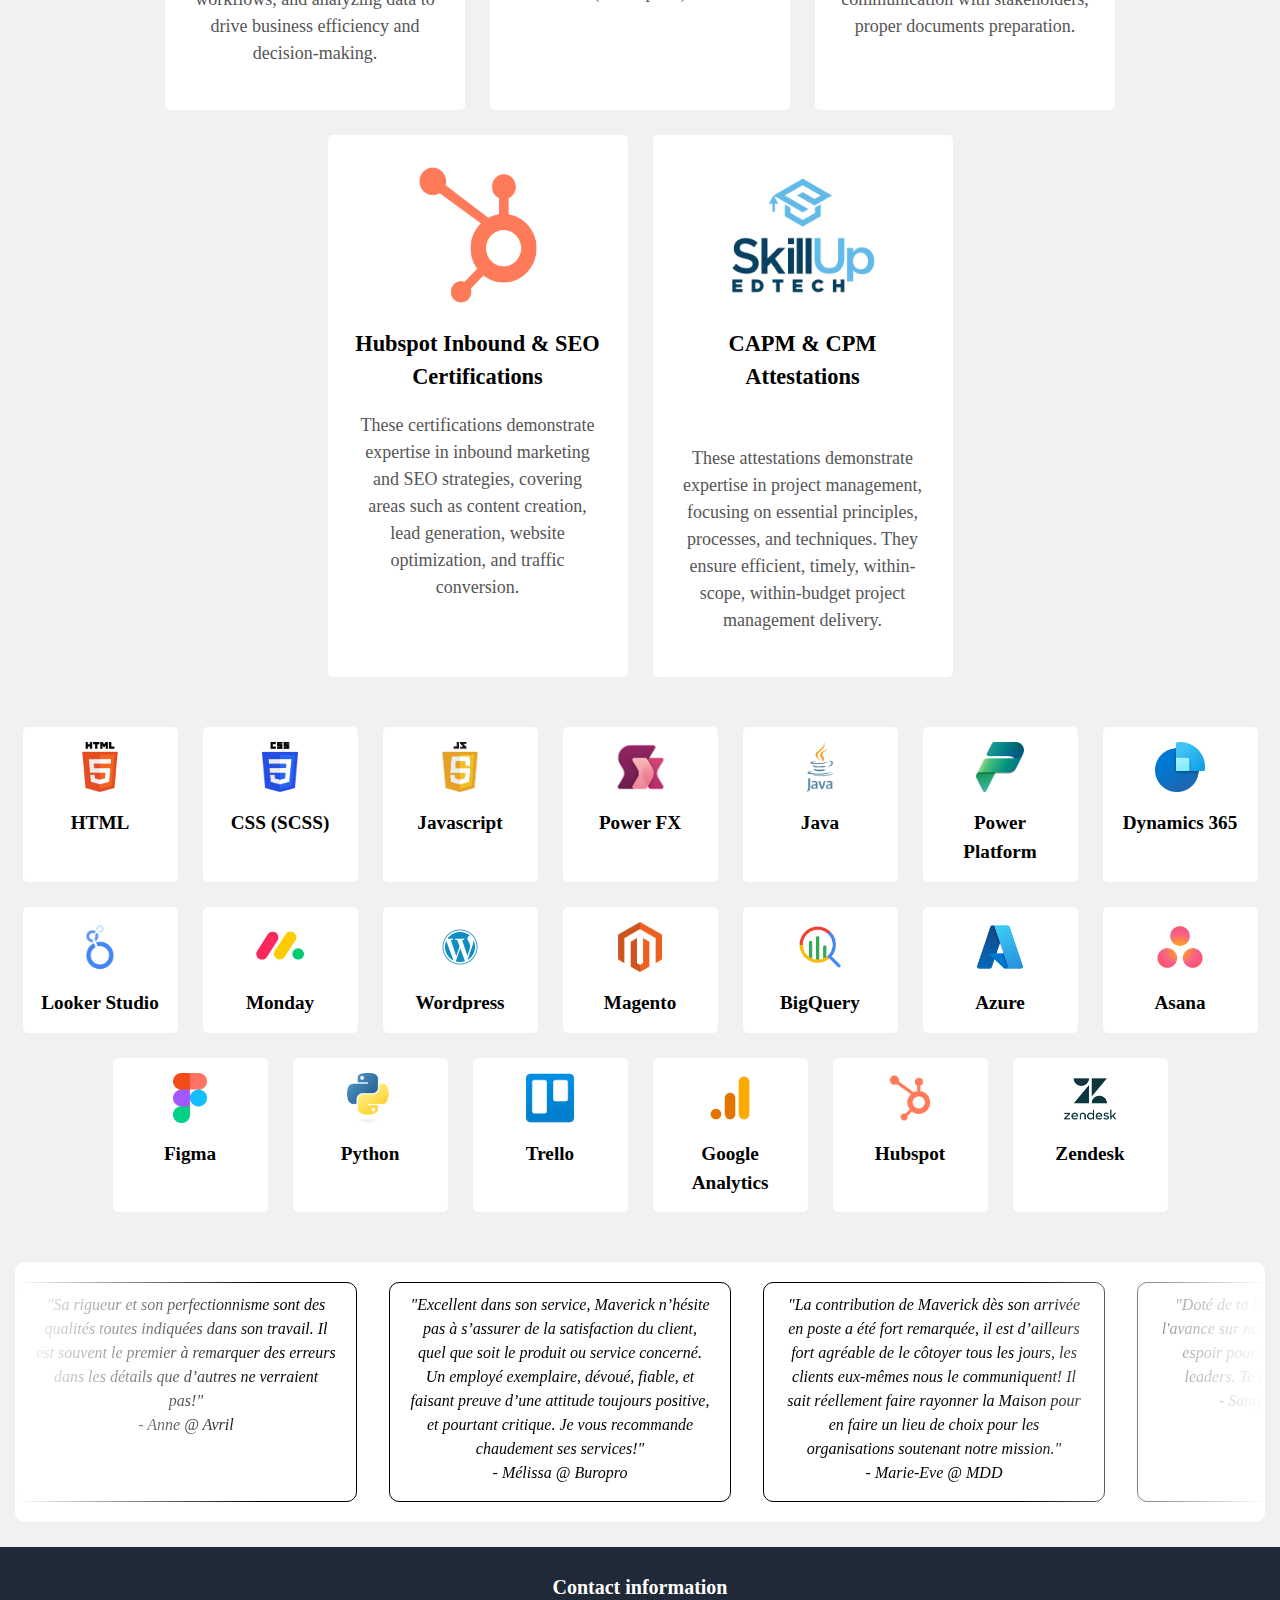
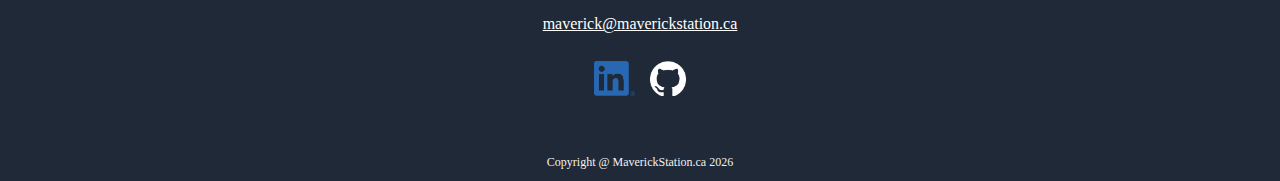
==== commit 2dee900b: "Commit history darkmode and fixes" ====
--- a/aboutme/index.html
+++ b/aboutme/index.html
@@ -253,6 +253,8 @@
     </footer>
     <script>document.getElementById('spanYear').textContent = new Date().getFullYear();</script>
     <script src="darkmode.js" defer></script>
+    <script src="aboutme.js" defer></script>
+
 </body>
 
 </html>--- a/darkmode.css
+++ b/darkmode.css
@@ -39,7 +39,8 @@
 body.dark-mode,
 body.dark-mode .mainHeader , 
 body.dark-mode .portfolioTitle, 
-body.dark-mode #section{
+body.dark-mode #section,
+body.dark-mode .commit-container{
 background: var(--dm-bg);
 color: var(--dm-text-primary);
 }
@@ -62,7 +63,9 @@
 body.dark-mode .cardWhite h4,
 body.dark-mode .cardWhite p,
 body.dark-mode #section h1,
-body.dark-mode .listMenu a {
+body.dark-mode .listMenu a,
+body.dark-mode .bar-block h3,
+body.dark-mode .commit-title {
 color: var(--dm-text-primary);
 }
 
@@ -70,21 +73,20 @@
 body.dark-mode .cardWhite p,
 body.dark-mode .sidebar-container p,
 body.dark-mode #section p,
-body.dark-mode  {
+body.dark-mode,
+body.dark-mode .commit-desc,
+body.dark-mode  #thanks  {
 color: var(--dm-text-secondary);
 }
 
-/* Color for borders */
 
-body.dark-mode .title {
-    border-color: white;
-}
 
 /* Accent color for interactive elements */
 body.dark-mode .cardWhite p::-webkit-scrollbar-thumb,
 body.dark-mode .testimonial::-webkit-scrollbar-thumb,
 body.dark-mode .certificationsCard p::-webkit-scrollbar-thumb,
-body.dark-mode .personalityContainer p::-webkit-scrollbar-thumb{
+body.dark-mode .personalityContainer p::-webkit-scrollbar-thumb,
+body.dark-mode .sidebar-container::-webkit-scrollbar-thumb{
 background: var(--dm-accent);
 }
 
@@ -101,4 +103,16 @@
 
 body.dark-mode #myselfCTA, body.dark-mode #aboutmeNav:hover{
     background-color: #d6b8b5 ;
+}
+
+/* Special */
+
+body.dark-mode .title {
+    border-color: white;
+}
+
+body.dark-mode .commit-container{background-color: rgb(66, 62, 114);
+}
+
+body.dark-mode .commit-container::after {background: linear-gradient(to bottom, rgba(0, 0, 0, 0), rgba(66, 62, 114, 1))
 }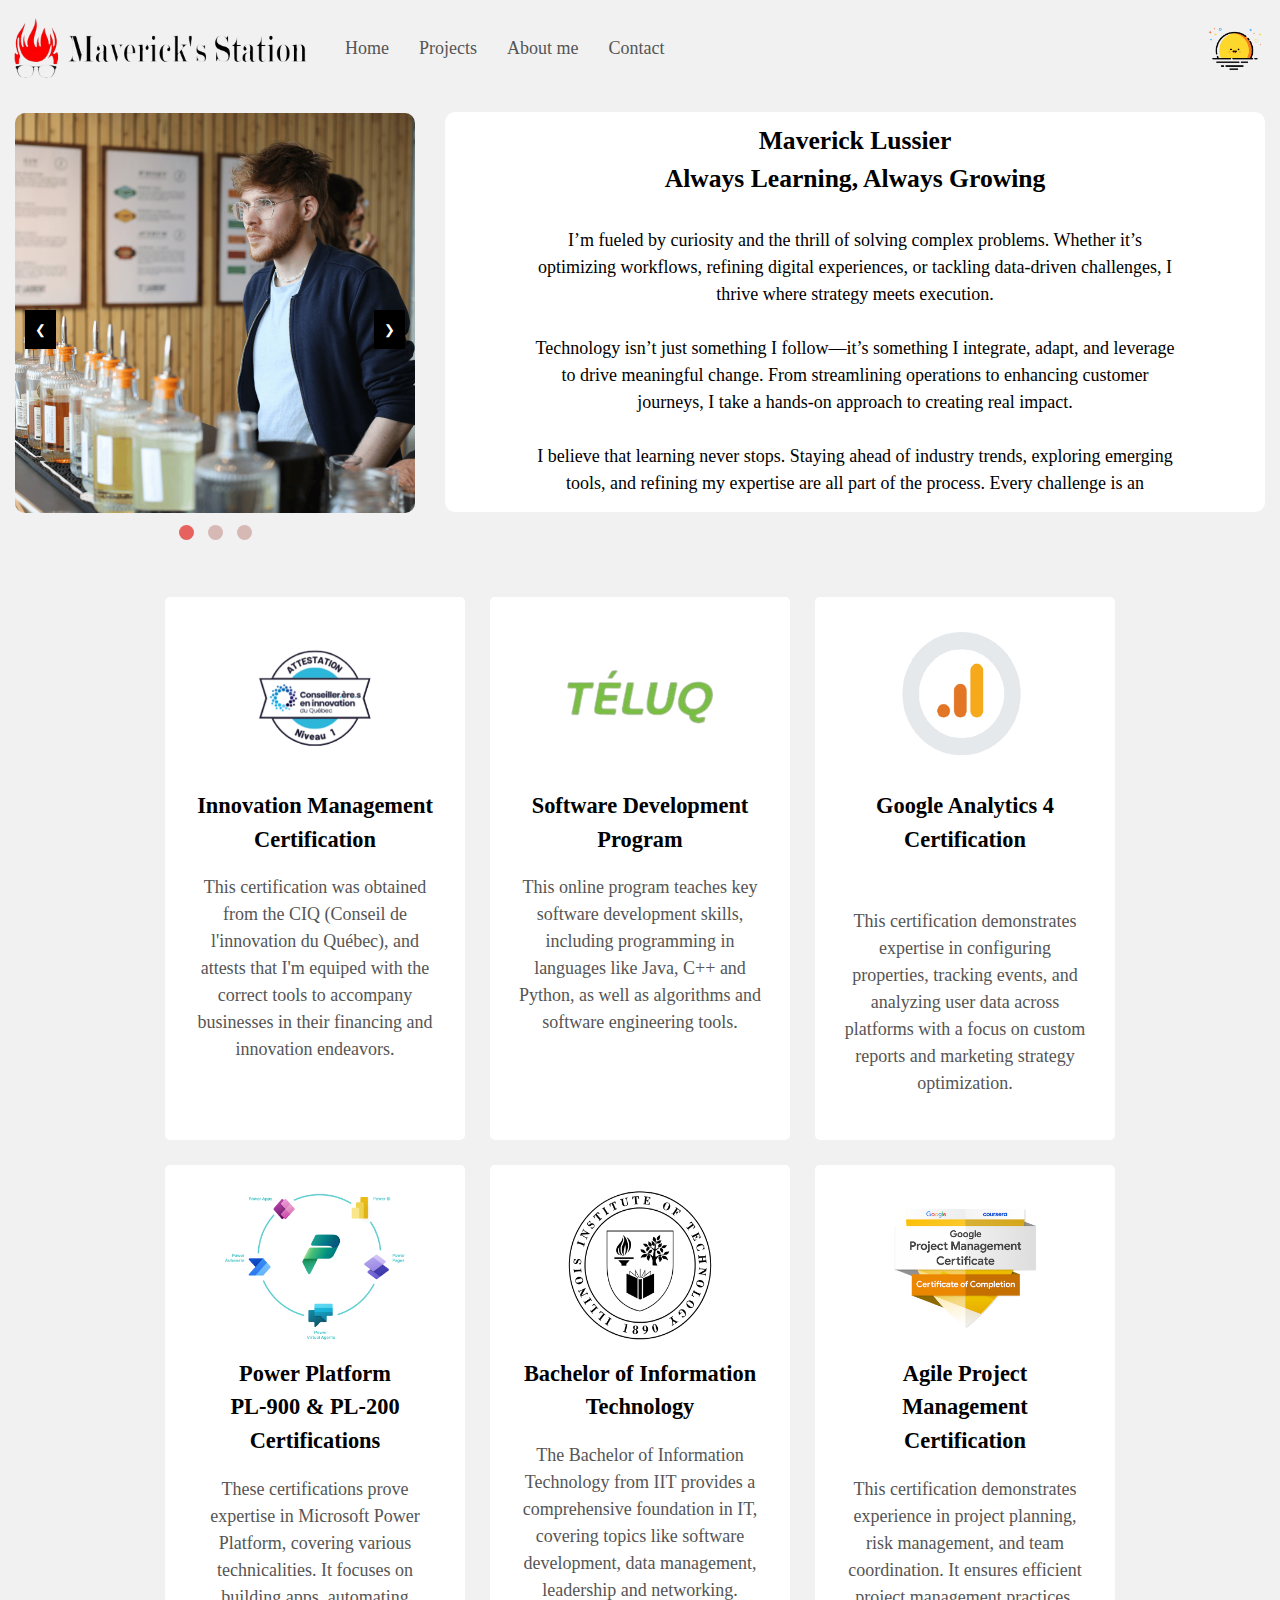
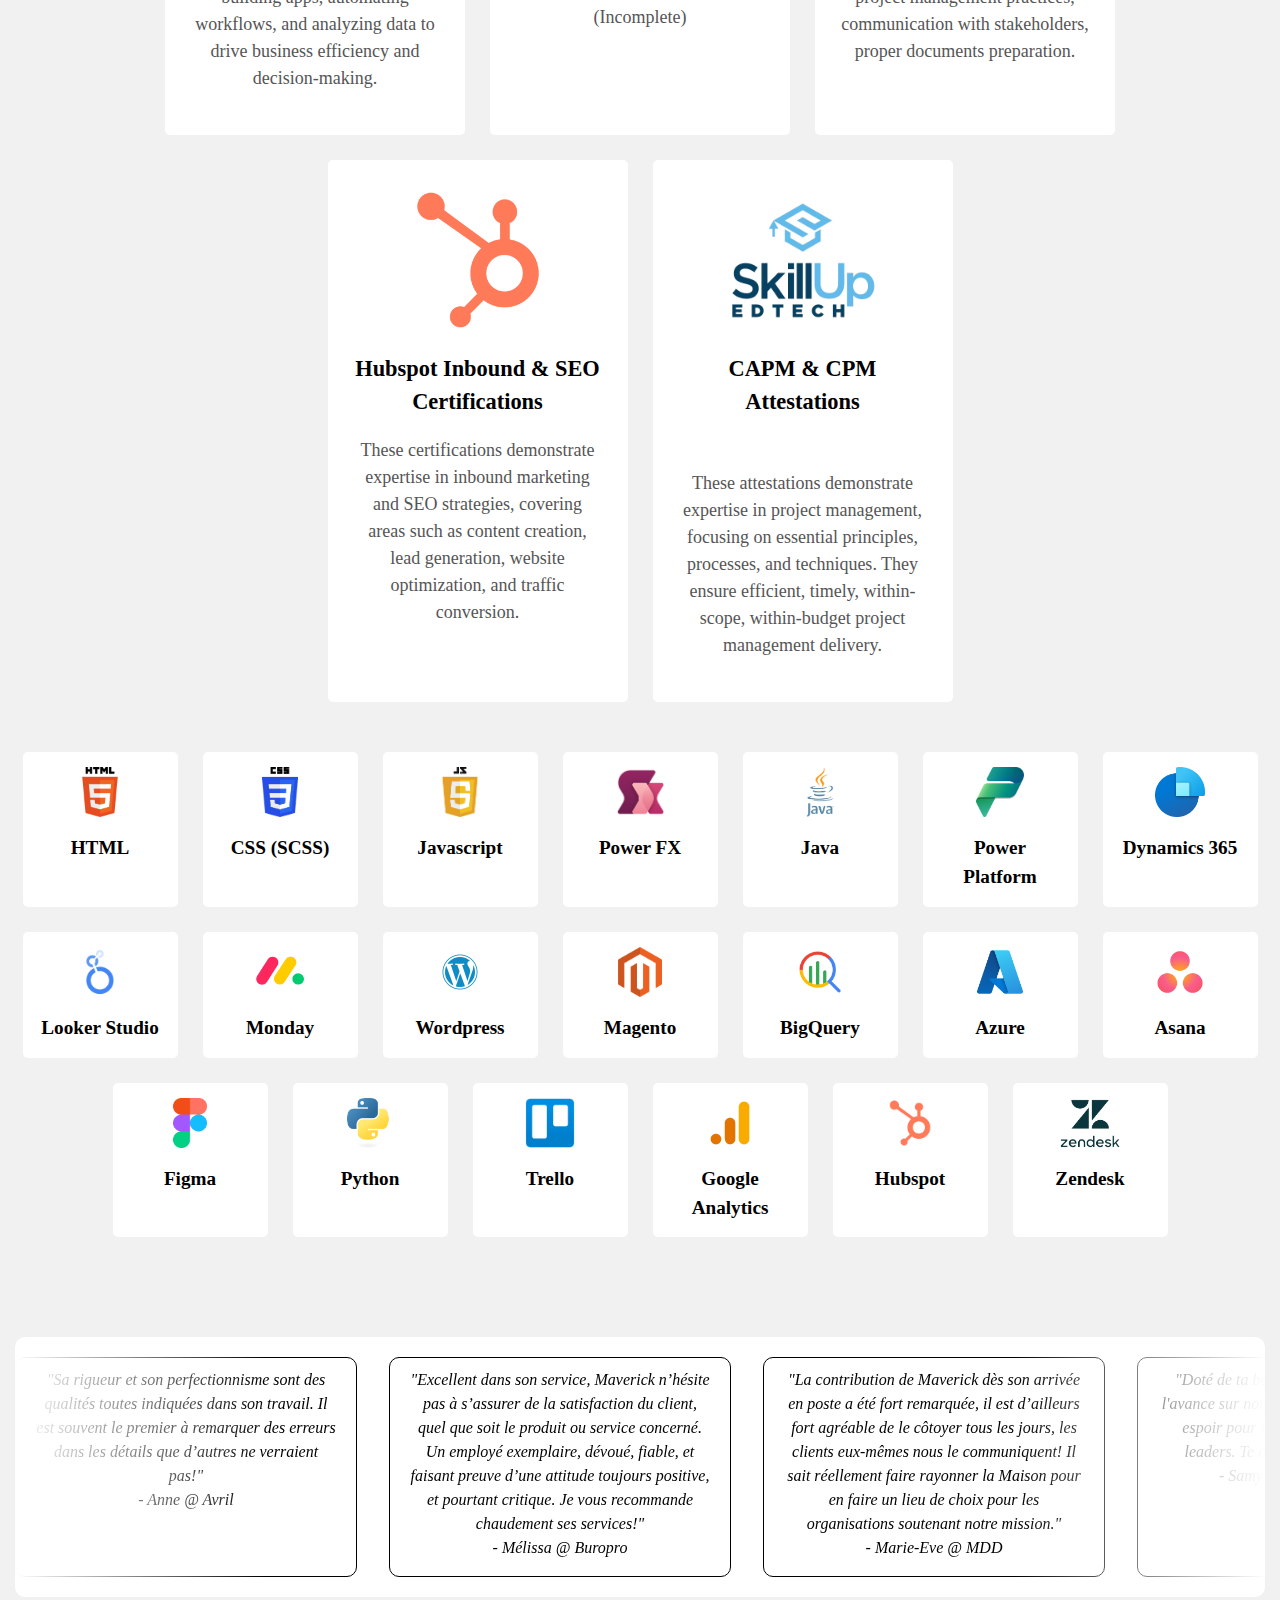
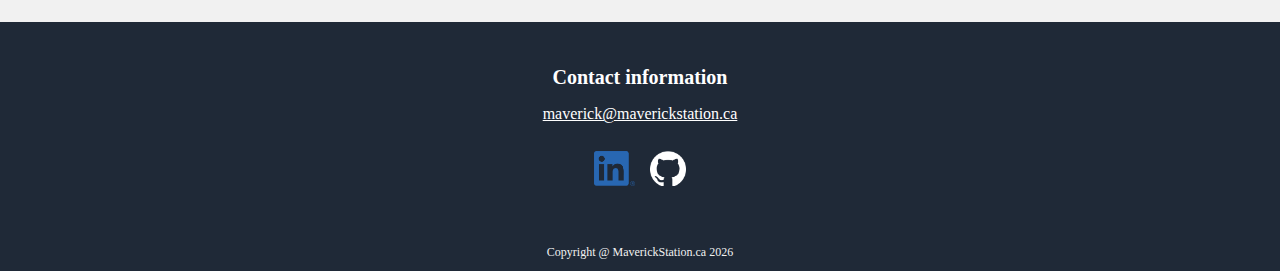
==== commit 63ef4c10: "Improved footer & discover btn behavior" ====
--- a/aboutme/index.html
+++ b/aboutme/index.html
@@ -3,14 +3,14 @@
 
 <head>
     <title>About Maverick</title>
-    <link rel="icon" type="image/x-icon" href="../images/favicon.png">
+    <link rel="icon" type="image/png" href="../images/favicon.png">
     <meta charset="UTF-8">
     <meta name="viewport" content="width=device-width, initial-scale=1">
     <meta name="googlebot" content="noindex, nofollow">
     <meta name="robots" content="noindex">
     <link rel="stylesheet" href="aboutme.css">
     <link rel="stylesheet" href="../darkmode.css">
-    <script>(function (w, d, s, l, i) {w[l] = w[l] || []; w[l].push({'gtm.start':new Date().getTime(), event: 'gtm.js'}); var f = d.getElementsByTagName(s)[0],j = d.createElement(s), dl = l != 'dataLayer' ? '&l=' + l : ''; j.async = true; j.src ='https://www.googletagmanager.com/gtm.js?id=' + i + dl; f.parentNode.insertBefore(j, f);})(window, document, 'script', 'dataLayer', 'GTM-K57DZNFK');</script>
+    <script>(function (w, d, s, l, i) { w[l] = w[l] || []; w[l].push({ 'gtm.start': new Date().getTime(), event: 'gtm.js' }); var f = d.getElementsByTagName(s)[0], j = d.createElement(s), dl = l != 'dataLayer' ? '&l=' + l : ''; j.async = true; j.src = 'https://www.googletagmanager.com/gtm.js?id=' + i + dl; f.parentNode.insertBefore(j, f); })(window, document, 'script', 'dataLayer', 'GTM-K57DZNFK');</script>
 </head>
 
 <body class="light-grey">
@@ -39,200 +39,255 @@
             </div>
         </div>
     </header>
-    <!-- About Me Container -->
-    <div class="aboutMeContainer">
-        <div class="slider-container">
-            <div class="slider">
-                <div class="slide one"><img src="../images/Untitled design.png" alt="Maverick Lussier in a distillerie"></div>
-                <div class="slide two"><img src="../images/Untitled design (2).png" alt="Maverick Lussier at an SAQ event"></div>
-                <div class="slide three"><img src="../images/Untitled design (1).png" alt="Maverick Lussier discussing with experts"></div>
-            </div>
-            <button class="prev">&#10094;</button>
-            <button class="next">&#10095;</button>
-            <div class="dots-container">
-                <span class="dot"></span>
-                <span class="dot"></span>
-                <span class="dot"></span>
-            </div>
-        </div>
-
-        <div class="descriptionContainer cardWhite">
-            <div class="personalityContainer">
-                <h2>Maverick Lussier<br>Always Learning, Always Growing</h2>
-                <p>I’m fueled by curiosity and the thrill of solving complex problems. Whether it’s optimizing workflows, refining digital experiences, or tackling data-driven challenges, I thrive where strategy meets execution.<br><br>
-                    Technology isn’t just something I follow—it’s something I integrate, adapt, and leverage to drive meaningful change. From streamlining operations to enhancing customer journeys, I take a hands-on approach to creating real impact.<br><br>
-                    I believe that learning never stops. Staying ahead of industry trends, exploring emerging tools, and refining my expertise are all part of the process. Every challenge is an opportunity to push limits, rethink the status quo, and build something better.<br><br>
-                    If that sounds like the mindset you’re looking for, let’s connect. My contact info is just below—looking forward to the conversation!
-                </p>
-            </div>
-        </div>
-    </div>
-    <!-- Certifications and Technostack -->
-    <div class="cards">
-        <div class="certifications">
-            <div class="certificationsCard cardWhite">
-                <img src="../images/CIQ.png" alt="Innovation Management Certification">
-                <h3>Innovation Management Certification</h4>
-                <p>This certification was obtained from the CIQ (Conseil de l'innovation du Québec), and
-                    attests that I'm equiped with the correct tools to accompany businesses in their
-                    financing and innovation endeavors.
-                </p>
-            </div>
-            <div class="certificationsCard cardWhite">
-                <img src="../images/TELUQ.png" alt="Software Development Accelerated Program">
-                <h3>Software Development Program</h4>
-                <p>This online program teaches key software development skills, including programming in 
-                    languages like Java, C++ and Python, as well as algorithms and software engineering tools.
-                </p>
-            </div>
-            <div class="certificationsCard cardWhite">
-                <img src="../images/GoogleAnalytics.png" alt="Google Analytics 4 Certification">
-                <h3>Google Analytics 4 Certification <br><br></h4>
-                <p>This certification demonstrates expertise in configuring properties, tracking events, and analyzing 
-                    user data across platforms with a focus on custom reports and marketing strategy optimization.
-                </p>
-            </div>
-            <div class="certificationsCard cardWhite">
-                <img src="../images/Power-platform.png" alt="Power Platform PL-900 & PL-200 Certifications">
-                <h3>Power Platform <br>PL-900 & PL-200 Certifications</h4>
-                <p>These certifications prove expertise in Microsoft Power Platform, covering various technicalities. 
-                    It focuses on building apps, automating workflows, and analyzing data to drive business efficiency and decision-making.
-                </p>
-            </div>
-            <div class="certificationsCard cardWhite">
-                <img class="theme-image" data-light="../images/IIT.png" data-dark="../images/dm-IIT.png"
-                    src="../images/IIT.png" alt="Bachelor of Information Technology">
-                <h3>Bachelor of Information Technology</h4>
-                <p>The Bachelor of Information Technology from IIT provides a comprehensive foundation in IT, 
-                    covering topics like software development, data management, leadership and networking. (Incomplete)
-                </p>
-            </div>
-            <div class="certificationsCard cardWhite">
-                <img src="../images/google-project-management-certificate.2.png" alt="Agile Project Management Certification">
-                <h3>Agile Project Management Certification</h4>
-                <p>This certification demonstrates experience in project planning, risk management, and team coordination. It ensures
-                    efficient project management practices, communication with stakeholders, proper documents preparation.
-                </p>
-            </div>
-            <div class="certificationsCard cardWhite">
-                <img src="../images/Hubspot.png" alt="Hubspot Inbound & SEO Certifications">
-                <h3>Hubspot Inbound & SEO Certifications</h4>
-                <p>These certifications demonstrate expertise in inbound marketing and SEO strategies, covering areas such as 
-                    content creation, lead generation, website optimization, and traffic conversion.
-                </p>
-            </div>
-            <div class="certificationsCard cardWhite">
-                <img src="../images/skill-up.png" alt="CAPM & CPM Attestations">
-                <h3>CAPM & CPM Attestations <br><br></h4>
-                <p>These attestations demonstrate expertise in project management, focusing on essential principles, processes, 
-                    and techniques. They ensure efficient, timely, within-scope, within-budget project management delivery.
-                </p>
-            </div>
-        </div>
-        <div class="technostack">
-            <div class="technostackCard cardWhite">
-                <img src="../images/HTML5.png" alt="HTML Logo">
-                <h4>HTML</h4>
-            </div>
-            <div class="technostackCard cardWhite">
-                <img src="../images/CSS3.png" alt="CSS3 Logo">
-                <h4>CSS (SCSS)</h4>
-            </div>
-            <div class="technostackCard cardWhite">
-                <img src="../images/JavaScript.png" alt="Javascript Logo">
-                <h4>Javascript</h4>
-            </div>
-            <div class="technostackCard cardWhite">
-                <img src="../images/Powerfx.png" alt="Power FX Logo">
-                <h4>Power FX</h4>
-            </div>
-            <div class="technostackCard cardWhite">
-                <img src="../images/Java.png" alt="Java Logo">
-                <h4>Java</h4>
-            </div>
-            <div class="technostackCard cardWhite">
-                <img src="../images/power-platform-logo.png" alt="Power Platform Logo">
-                <h4>Power Platform</h4>
-            </div>
-            <div class="technostackCard cardWhite">
-                <img src="../images/Microsoft_Dynamics_365_logo.png" alt="Dynamics 365 Logo">
-                <h4>Dynamics 365</h4>
-            </div>
-            <div class="technostackCard cardWhite">
-                <img src="../images/Looker-studio.png" alt="Looker Studio Logo">
-                <h4>Looker Studio</h4>
-            </div>
-            <div class="technostackCard cardWhite">
-                <img src="../images/monday-dot-com.avif" alt="Monday.com Logo">
-                <h4>Monday</h4>
-            </div>
-            <div class="technostackCard cardWhite">
-                <img src="../images/wordpress.png" alt="Wordpress Logo">
-                <h4>Wordpress</h4>
-            </div>
-            <div class="technostackCard cardWhite">
-                <img src="../images/magento.png" alt="Magento Logo">
-                <h4>Magento</h4>
-            </div>
-            <div class="technostackCard cardWhite">
-                <img src="../images/bigquery.png" alt="BigQuery Logo">
-                <h4>BigQuery</h4>
-            </div>
-            <div class="technostackCard cardWhite">
-                <img src="../images/azure.png" alt="Azure Logo">
-                <h4>Azure</h4>
-            </div>
-            <div class="technostackCard cardWhite">
-                <img src="../images/asana.png" alt="Asana Logo">
-                <h4>Asana</h4>
-            </div>
-            <div class="technostackCard cardWhite">
-                <img src="../images/figma.png" alt="Figma Logo">
-                <h4>Figma</h4>
-            </div>
-            <div class="technostackCard cardWhite">
-                <img src="../images/python.png" alt="Python Logo">
-                <h4>Python</h4>
-            </div>
-            <div class="technostackCard cardWhite">
-                <img src="../images/trello.png" alt="Trello Logo">
-                <h4>Trello</h4>
-            </div>
-            <div class="technostackCard cardWhite">
-                <img src="../images/ga4.png" alt="Google Analytics 4 Logo">
-                <h4>Google Analytics</h4>
-            </div>
-            <div class="technostackCard cardWhite">
-                <img src="../images/Hubspot.png" alt="Hubspot Logo">
-                <h4>Hubspot</h4>
-            </div>
-            <div class="technostackCard cardWhite">
-                <img class="theme-image" data-light="../images/zendesk.png" data-dark="../images/dm-zendesk.png" src="../images/zendesk.png" alt="Zendesk Logo">
-                <h4>Zendesk</h4>
-            </div>
-        </div>
-    </div>
-    <div class="testimonials cardWhite">
-        <div class="testimonialContainer scroller cardWhite" data-speed="slow">
-            <div class="testimonialScroller scroller__inner">
-                <div class="testimonial">"Sa rigueur et son perfectionnisme sont des qualités toutes indiquées dans son travail. Il est souvent le premier à remarquer des erreurs dans les détails que d’autres ne verraient pas!" <br>- Anne @ Avril </div>
-                <div class="testimonial">"Excellent dans son service, Maverick n’hésite pas à s’assurer de la satisfaction du client, quel que soit le produit ou service concerné. Un employé exemplaire, dévoué, fiable, et faisant preuve d’une attitude toujours positive, et pourtant critique. Je vous recommande chaudement ses services!" <br>- Mélissa @ Buropro</div>
-                <div class="testimonial">"La contribution de Maverick dès son arrivée en poste a été fort remarquée, il est d’ailleurs fort agréable de le côtoyer tous les jours, les clients eux-mêmes nous le communiquent! Il sait réellement faire rayonner la Maison pour en faire un lieu de choix pour les organisations soutenant notre mission." <br>- Marie-Eve @ MDD</div>
-                <div class="testimonial">"Doté de ta belle plume tu as déjà pris de l'avance sur nous tous, et tu me donnes grand espoir pour la prochaine génération de leaders. Te côtoyer est un réel plaisir." <br>- Samy @ SamyRabbat.com</div>
-                <div class="testimonial">"Maverick Lussier est un professionnel remarquable, animé par une ambition sans limites et une soif insatiable d'apprendre. Son engagement envers son perfectionnement constant est impressionnant; il ne se contente jamais de l'acquis, cherchant toujours à repousser ses propres limites. Cette détermination à évoluer se reflète dans son travail, où il excelle à transformer chaque expérience en une opportunité d'amélioration. Maverick ne cesse de se développer, et sa capacité à absorber de nouvelles connaissances et à les appliquer de manière innovante fait de lui un atout précieux pour toute équipe. Travailler à ses côtés est une expérience enrichissante." <br>- Sarah @ MDD</div>
-                <div class="testimonial">"N'importe quel employeur serait chanceux de l'avoir. Je ne doute pas qu’il réussira peu importe ce qu’il entreprend, Maverick possède de belles et rares qualités. En tout cas, je suis contente de l'avoir eu comme collègue, et j’espère continuer à croiser son chemin!" <br>- Marie-Ève @ MDD</div>
-                <div class="testimonial">"Apte à apprendre en continu, il sait communiquer rapidement les problématiques et a d’ailleurs su en adresser plusieurs lors d’une période critique chez Avril." <br>- Jonathan @ Avril</div>
-                <div class="testimonial">"Merci beaucoup Maverick! Tout le groupe a aimé son expérience et l'environnement chaleureux que tu as créé." <br>- Hanya @ Cliente</div>
-                <div class="testimonial">"Je te remercie pour l’excellent service à la clientèle qui m’a été offert lors des différents échanges téléphoniques effectués avec toi." <br>- Patricia @ Cliente</div>
-                <div class="testimonial">"L’événement s’est super bien déroulé et je crois que les participant.e.s ont bien aimé ! 😊 Merci encore pour ton précieux soutien, c’était un réel plaisir de collaborer avec toi." <br>- William @ Client</div>
-                <div class="testimonial">"Merci à Maverick pour l'attention portée à nos besoins et demandes, son écoute, sa disponibilité et flexibilité. L'événement s'est bien déroulé, merci!" <br>- Maryse @ Cliente</div>
-                <div class="testimonial">"Notre événement s'est déroulé à merveille, merci pour ta proactivité et ton superbe accueil!" <br>- Antsa @ Cliente</div>
-                <div class="testimonial">"Ton accueil est toujours aussi impeccable. Le résultat a été impeccable et rien n'a retroussé!" <br>- Bruno @ Client</div>
-                <div class="testimonial">"Merci encore pour la qualité de nos échanges, ta gentillesse et ta disponibilité. Cela a été un plaisir de collaborer ensemble." <br>- Julie @ Cliente</div>
-                <div class="testimonial">"J'ai lu plusieurs de tes articles, et tu es franchement talentueux Maverick. Tu devrais devenir animateur de radio!" <br>- Roger @ Collaborateur</div>
-            </div>
-        </div>
-    </div>
+    <div class="content-wrapper">
+        <!-- About Me Container -->
+        <div class="aboutMeContainer">
+            <div class="slider-container">
+                <div class="slider">
+                    <div class="slide one"><img src="../images/Untitled design.png"
+                            alt="Maverick Lussier in a distillerie"></div>
+                    <div class="slide two"><img src="../images/Untitled design (2).png"
+                            alt="Maverick Lussier at an SAQ event"></div>
+                    <div class="slide three"><img src="../images/Untitled design (1).png"
+                            alt="Maverick Lussier discussing with experts"></div>
+                </div>
+                <button class="prev">&#10094;</button>
+                <button class="next">&#10095;</button>
+                <div class="dots-container">
+                    <span class="dot"></span>
+                    <span class="dot"></span>
+                    <span class="dot"></span>
+                </div>
+            </div>
+
+            <div class="descriptionContainer cardWhite">
+                <div class="personalityContainer">
+                    <h2>Maverick Lussier<br>Always Learning, Always Growing</h2>
+                    <p>I’m fueled by curiosity and the thrill of solving complex problems. Whether it’s optimizing
+                        workflows, refining digital experiences, or tackling data-driven challenges, I thrive where
+                        strategy meets execution.<br><br>
+                        Technology isn’t just something I follow—it’s something I integrate, adapt, and leverage to
+                        drive meaningful change. From streamlining operations to enhancing customer journeys, I take a
+                        hands-on approach to creating real impact.<br><br>
+                        I believe that learning never stops. Staying ahead of industry trends, exploring emerging tools,
+                        and refining my expertise are all part of the process. Every challenge is an opportunity to push
+                        limits, rethink the status quo, and build something better.<br><br>
+                        If that sounds like the mindset you’re looking for, let’s connect. My contact info is just
+                        below—looking forward to the conversation!
+                    </p>
+                </div>
+            </div>
+        </div>
+        <!-- Certifications and Technostack -->
+        <div class="cards">
+            <div class="certifications">
+                <div class="certificationsCard cardWhite">
+                    <img src="../images/CIQ.png" alt="Innovation Management Certification">
+                    <h3>Innovation Management Certification</h4>
+                        <p>This certification was obtained from the CIQ (Conseil de l'innovation du Québec), and
+                            attests that I'm equiped with the correct tools to accompany businesses in their
+                            financing and innovation endeavors.
+                        </p>
+                </div>
+                <div class="certificationsCard cardWhite">
+                    <img src="../images/TELUQ.png" alt="Software Development Accelerated Program">
+                    <h3>Software Development Program</h4>
+                        <p>This online program teaches key software development skills, including programming in
+                            languages like Java, C++ and Python, as well as algorithms and software engineering tools.
+                        </p>
+                </div>
+                <div class="certificationsCard cardWhite">
+                    <img src="../images/GoogleAnalytics.png" alt="Google Analytics 4 Certification">
+                    <h3>Google Analytics 4 Certification <br><br></h4>
+                        <p>This certification demonstrates expertise in configuring properties, tracking events, and
+                            analyzing
+                            user data across platforms with a focus on custom reports and marketing strategy
+                            optimization.
+                        </p>
+                </div>
+                <div class="certificationsCard cardWhite">
+                    <img src="../images/Power-platform.png" alt="Power Platform PL-900 & PL-200 Certifications">
+                    <h3>Power Platform <br>PL-900 & PL-200 Certifications</h4>
+                        <p>These certifications prove expertise in Microsoft Power Platform, covering various
+                            technicalities.
+                            It focuses on building apps, automating workflows, and analyzing data to drive business
+                            efficiency and decision-making.
+                        </p>
+                </div>
+                <div class="certificationsCard cardWhite">
+                    <img class="theme-image" data-light="../images/IIT.png" data-dark="../images/dm-IIT.png"
+                        src="../images/IIT.png" alt="Bachelor of Information Technology">
+                    <h3>Bachelor of Information Technology</h4>
+                        <p>The Bachelor of Information Technology from IIT provides a comprehensive foundation in IT,
+                            covering topics like software development, data management, leadership and networking.
+                            (Incomplete)
+                        </p>
+                </div>
+                <div class="certificationsCard cardWhite">
+                    <img src="../images/google-project-management-certificate.2.png"
+                        alt="Agile Project Management Certification">
+                    <h3>Agile Project Management Certification</h4>
+                        <p>This certification demonstrates experience in project planning, risk management, and team
+                            coordination. It ensures
+                            efficient project management practices, communication with stakeholders, proper documents
+                            preparation.
+                        </p>
+                </div>
+                <div class="certificationsCard cardWhite">
+                    <img src="../images/Hubspot.png" alt="Hubspot Inbound & SEO Certifications">
+                    <h3>Hubspot Inbound & SEO Certifications</h4>
+                        <p>These certifications demonstrate expertise in inbound marketing and SEO strategies, covering
+                            areas such as
+                            content creation, lead generation, website optimization, and traffic conversion.
+                        </p>
+                </div>
+                <div class="certificationsCard cardWhite">
+                    <img src="../images/skill-up.png" alt="CAPM & CPM Attestations">
+                    <h3>CAPM & CPM Attestations <br><br></h4>
+                        <p>These attestations demonstrate expertise in project management, focusing on essential
+                            principles, processes,
+                            and techniques. They ensure efficient, timely, within-scope, within-budget project
+                            management delivery.
+                        </p>
+                </div>
+            </div>
+            <div class="technostack">
+                <div class="technostackCard cardWhite">
+                    <img src="../images/HTML5.png" alt="HTML Logo">
+                    <h4>HTML</h4>
+                </div>
+                <div class="technostackCard cardWhite">
+                    <img src="../images/CSS3.png" alt="CSS3 Logo">
+                    <h4>CSS (SCSS)</h4>
+                </div>
+                <div class="technostackCard cardWhite">
+                    <img src="../images/JavaScript.png" alt="Javascript Logo">
+                    <h4>Javascript</h4>
+                </div>
+                <div class="technostackCard cardWhite">
+                    <img src="../images/Powerfx.png" alt="Power FX Logo">
+                    <h4>Power FX</h4>
+                </div>
+                <div class="technostackCard cardWhite">
+                    <img src="../images/Java.png" alt="Java Logo">
+                    <h4>Java</h4>
+                </div>
+                <div class="technostackCard cardWhite">
+                    <img src="../images/power-platform-logo.png" alt="Power Platform Logo">
+                    <h4>Power Platform</h4>
+                </div>
+                <div class="technostackCard cardWhite">
+                    <img src="../images/Microsoft_Dynamics_365_logo.png" alt="Dynamics 365 Logo">
+                    <h4>Dynamics 365</h4>
+                </div>
+                <div class="technostackCard cardWhite">
+                    <img src="../images/Looker-studio.png" alt="Looker Studio Logo">
+                    <h4>Looker Studio</h4>
+                </div>
+                <div class="technostackCard cardWhite">
+                    <img src="../images/monday-dot-com.avif" alt="Monday.com Logo">
+                    <h4>Monday</h4>
+                </div>
+                <div class="technostackCard cardWhite">
+                    <img src="../images/wordpress.png" alt="Wordpress Logo">
+                    <h4>Wordpress</h4>
+                </div>
+                <div class="technostackCard cardWhite">
+                    <img src="../images/magento.png" alt="Magento Logo">
+                    <h4>Magento</h4>
+                </div>
+                <div class="technostackCard cardWhite">
+                    <img src="../images/bigquery.png" alt="BigQuery Logo">
+                    <h4>BigQuery</h4>
+                </div>
+                <div class="technostackCard cardWhite">
+                    <img src="../images/azure.png" alt="Azure Logo">
+                    <h4>Azure</h4>
+                </div>
+                <div class="technostackCard cardWhite">
+                    <img src="../images/asana.png" alt="Asana Logo">
+                    <h4>Asana</h4>
+                </div>
+                <div class="technostackCard cardWhite">
+                    <img src="../images/figma.png" alt="Figma Logo">
+                    <h4>Figma</h4>
+                </div>
+                <div class="technostackCard cardWhite">
+                    <img src="../images/python.png" alt="Python Logo">
+                    <h4>Python</h4>
+                </div>
+                <div class="technostackCard cardWhite">
+                    <img src="../images/trello.png" alt="Trello Logo">
+                    <h4>Trello</h4>
+                </div>
+                <div class="technostackCard cardWhite">
+                    <img src="../images/ga4.png" alt="Google Analytics 4 Logo">
+                    <h4>Google Analytics</h4>
+                </div>
+                <div class="technostackCard cardWhite">
+                    <img src="../images/Hubspot.png" alt="Hubspot Logo">
+                    <h4>Hubspot</h4>
+                </div>
+                <div class="technostackCard cardWhite">
+                    <img class="theme-image" data-light="../images/zendesk.png" data-dark="../images/dm-zendesk.png"
+                        src="../images/zendesk.png" alt="Zendesk Logo">
+                    <h4>Zendesk</h4>
+                </div>
+            </div>
+        </div>
+        <div class="testimonials cardWhite">
+            <div class="testimonialContainer scroller cardWhite" data-speed="slow">
+                <div class="testimonialScroller scroller__inner">
+                    <div class="testimonial">"Sa rigueur et son perfectionnisme sont des qualités toutes indiquées dans
+                        son travail. Il est souvent le premier à remarquer des erreurs dans les détails que d’autres ne
+                        verraient pas!" <br>- Anne @ Avril </div>
+                    <div class="testimonial">"Excellent dans son service, Maverick n’hésite pas à s’assurer de la
+                        satisfaction du client, quel que soit le produit ou service concerné. Un employé exemplaire,
+                        dévoué, fiable, et faisant preuve d’une attitude toujours positive, et pourtant critique. Je
+                        vous recommande chaudement ses services!" <br>- Mélissa @ Buropro</div>
+                    <div class="testimonial">"La contribution de Maverick dès son arrivée en poste a été fort remarquée,
+                        il est d’ailleurs fort agréable de le côtoyer tous les jours, les clients eux-mêmes nous le
+                        communiquent! Il sait réellement faire rayonner la Maison pour en faire un lieu de choix pour
+                        les organisations soutenant notre mission." <br>- Marie-Eve @ MDD</div>
+                    <div class="testimonial">"Doté de ta belle plume tu as déjà pris de l'avance sur nous tous, et tu me
+                        donnes grand espoir pour la prochaine génération de leaders. Te côtoyer est un réel plaisir."
+                        <br>- Samy @ SamyRabbat.com</div>
+                    <div class="testimonial">"Maverick Lussier est un professionnel remarquable, animé par une ambition
+                        sans limites et une soif insatiable d'apprendre. Son engagement envers son perfectionnement
+                        constant est impressionnant; il ne se contente jamais de l'acquis, cherchant toujours à
+                        repousser ses propres limites. Cette détermination à évoluer se reflète dans son travail, où il
+                        excelle à transformer chaque expérience en une opportunité d'amélioration. Maverick ne cesse de
+                        se développer, et sa capacité à absorber de nouvelles connaissances et à les appliquer de
+                        manière innovante fait de lui un atout précieux pour toute équipe. Travailler à ses côtés est
+                        une expérience enrichissante." <br>- Sarah @ MDD</div>
+                    <div class="testimonial">"N'importe quel employeur serait chanceux de l'avoir. Je ne doute pas qu’il
+                        réussira peu importe ce qu’il entreprend, Maverick possède de belles et rares qualités. En tout
+                        cas, je suis contente de l'avoir eu comme collègue, et j’espère continuer à croiser son chemin!"
+                        <br>- Marie-Ève @ MDD</div>
+                    <div class="testimonial">"Apte à apprendre en continu, il sait communiquer rapidement les
+                        problématiques et a d’ailleurs su en adresser plusieurs lors d’une période critique chez Avril."
+                        <br>- Jonathan @ Avril</div>
+                    <div class="testimonial">"Merci beaucoup Maverick! Tout le groupe a aimé son expérience et
+                        l'environnement chaleureux que tu as créé." <br>- Hanya @ Cliente</div>
+                    <div class="testimonial">"Je te remercie pour l’excellent service à la clientèle qui m’a été offert
+                        lors des différents échanges téléphoniques effectués avec toi." <br>- Patricia @ Cliente</div>
+                    <div class="testimonial">"L’événement s’est super bien déroulé et je crois que les participant.e.s
+                        ont bien aimé ! 😊 Merci encore pour ton précieux soutien, c’était un réel plaisir de collaborer
+                        avec toi." <br>- William @ Client</div>
+                    <div class="testimonial">"Merci à Maverick pour l'attention portée à nos besoins et demandes, son
+                        écoute, sa disponibilité et flexibilité. L'événement s'est bien déroulé, merci!" <br>- Maryse @
+                        Cliente</div>
+                    <div class="testimonial">"Notre événement s'est déroulé à merveille, merci pour ta proactivité et
+                        ton superbe accueil!" <br>- Antsa @ Cliente</div>
+                    <div class="testimonial">"Ton accueil est toujours aussi impeccable. Le résultat a été impeccable et
+                        rien n'a retroussé!" <br>- Bruno @ Client</div>
+                    <div class="testimonial">"Merci encore pour la qualité de nos échanges, ta gentillesse et ta
+                        disponibilité. Cela a été un plaisir de collaborer ensemble." <br>- Julie @ Cliente</div>
+                    <div class="testimonial">"J'ai lu plusieurs de tes articles, et tu es franchement talentueux
+                        Maverick. Tu devrais devenir animateur de radio!" <br>- Roger @ Collaborateur</div>
+                </div>
+            </div>
+        </div>
     </div>
     <footer id="footer">
         <div class="contact">
@@ -252,7 +307,7 @@
 
     </footer>
     <script>document.getElementById('spanYear').textContent = new Date().getFullYear();</script>
-    <script src="darkmode.js" defer></script>
+    <script src="../darkmode.js" defer></script>
     <script src="aboutme.js" defer></script>
 
 </body>
--- a/aboutme/aboutme.css
+++ b/aboutme/aboutme.css
@@ -31,7 +31,8 @@
 .light-grey, .hover-light-grey:hover, .light-gray, .hover-light-gray:hover { color: var(--black); background-color: var(--light-gray); }
 
 /* Body */
-body { margin: 0px; }
+body { margin: 0px;min-height: 100vh;display: flex;flex-direction: column;}
+.content-wrapper {display: flex;flex-direction:column;min-height:100vh}
 
 /* Main Header */
 .mainHeader{z-index: 1000;}
@@ -166,8 +167,8 @@
 
 
 /* Footer */
-#footer {background: var(--footer-bg);padding: 0px 40px 10px 40px;text-align: center;color: var(--white);}
-.contactList {margin: 0;padding: 25px 0px 0px 0px;list-style-type: none;}
+#footer {margin-top: auto;background: var(--footer-bg);padding: 40px 40px 10px 40px;text-align: center;color: var(--white);}
+.contactList {margin: 0;padding:0;list-style-type: none;}
 .contactTitle {font-size: 20px;font-weight: bold;}
 .contactInfo {padding-top: 10px;}
 li.contactInfo a{color: var(--white);}
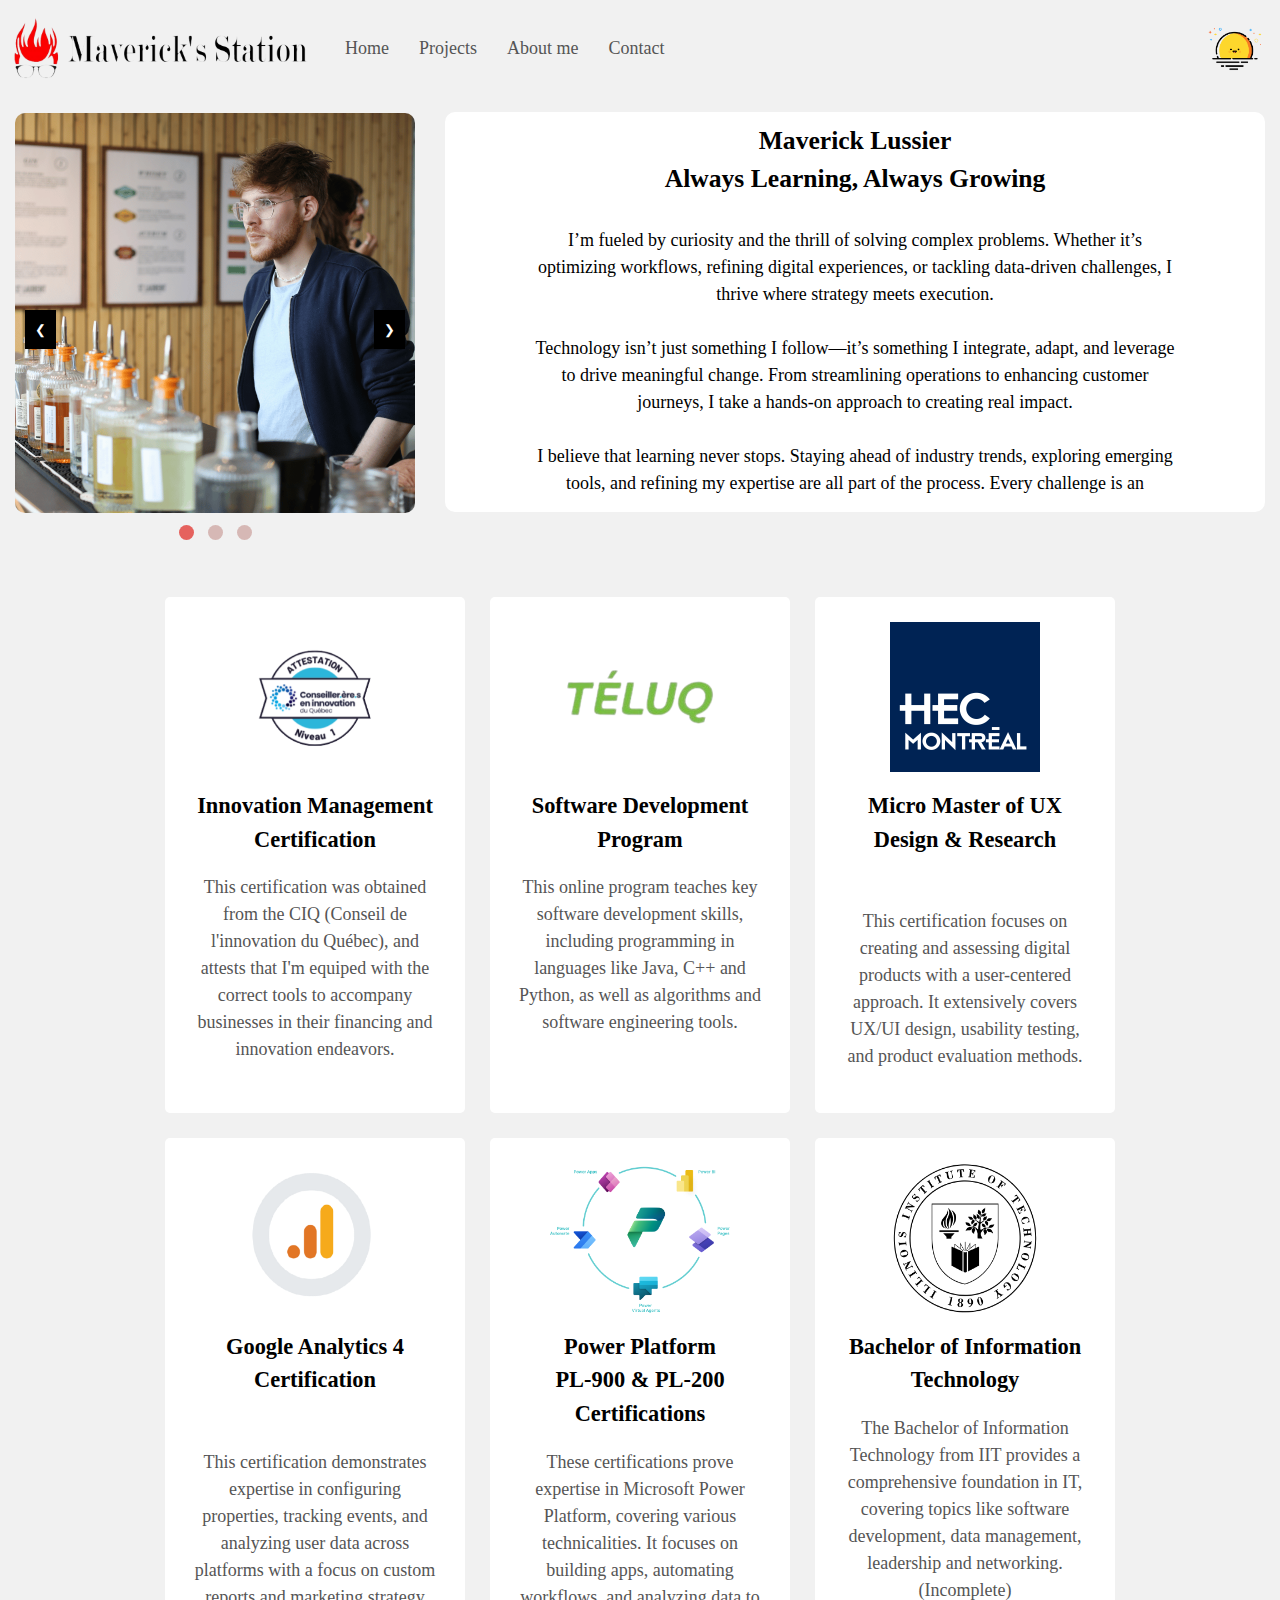
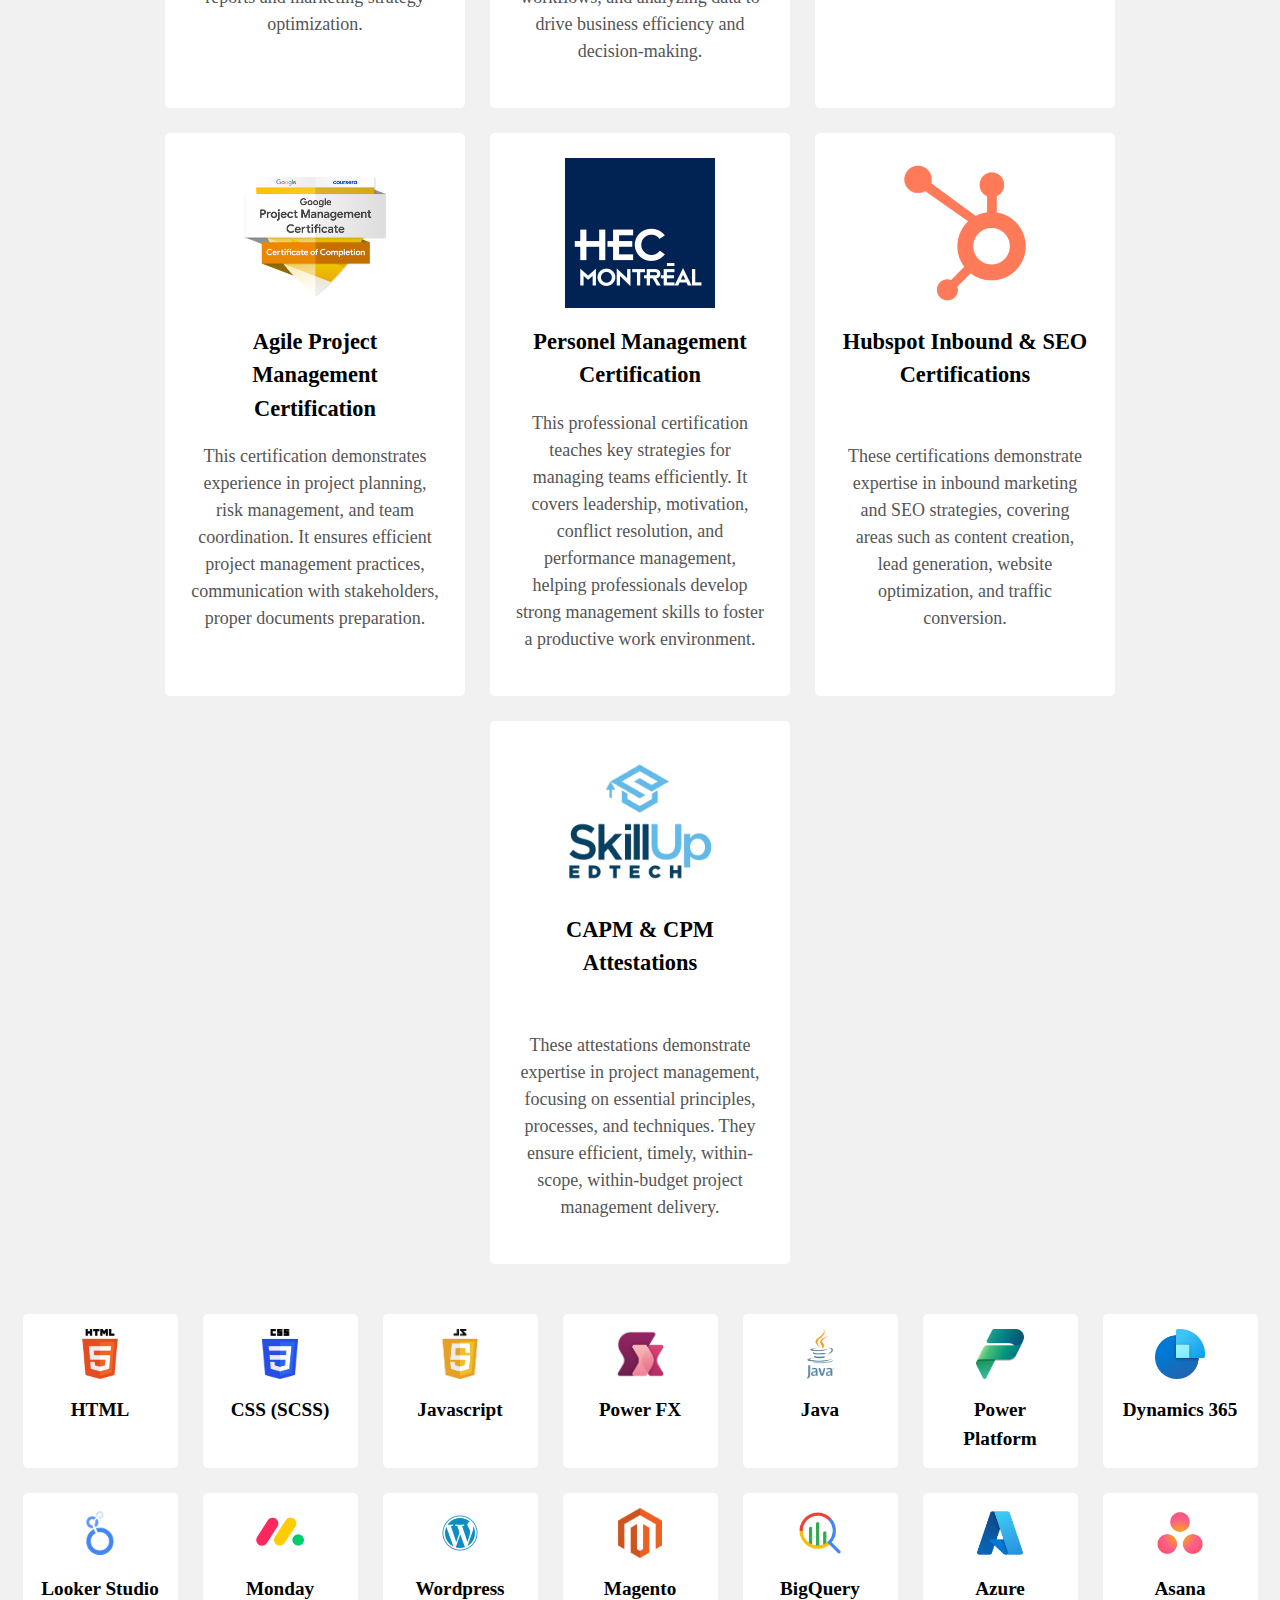
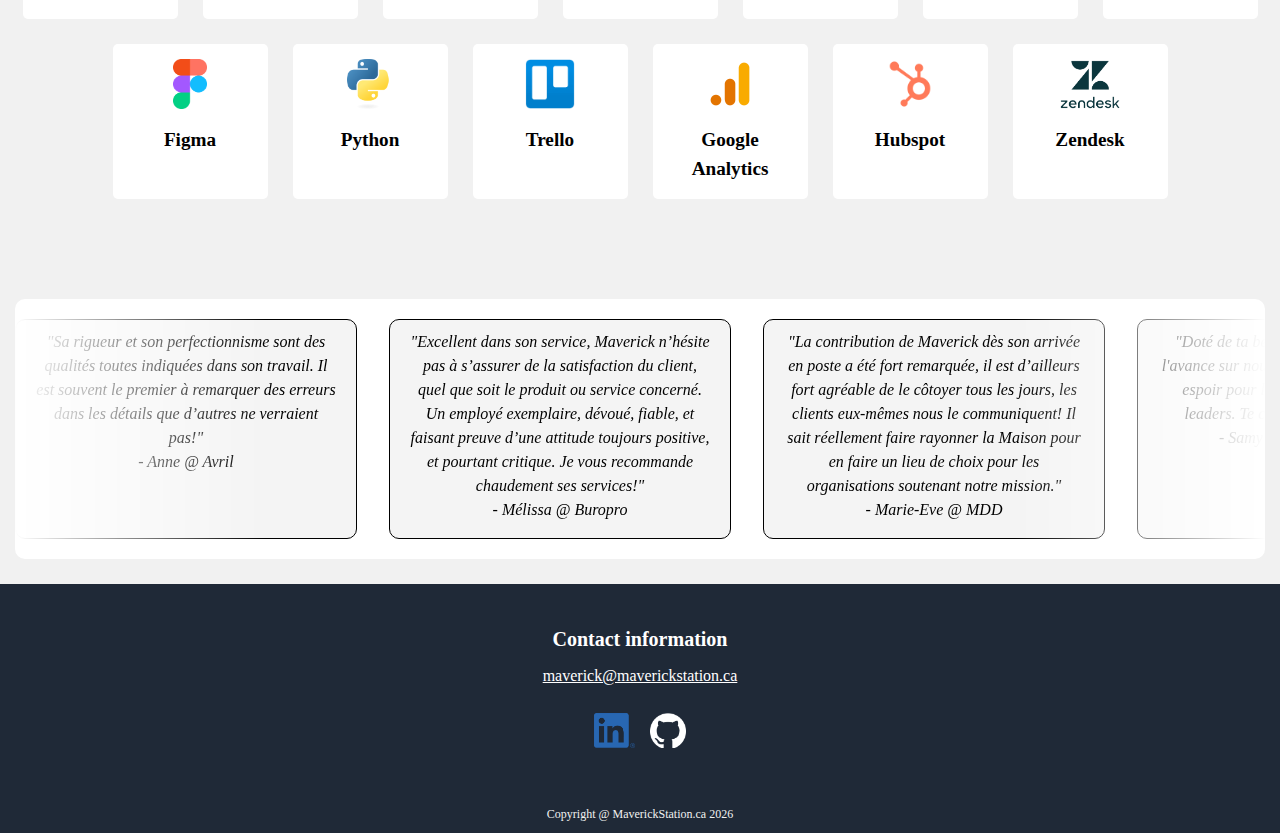
==== commit d1804db5: "Content update" ====
--- a/aboutme/index.html
+++ b/aboutme/index.html
@@ -97,6 +97,13 @@
                         </p>
                 </div>
                 <div class="certificationsCard cardWhite">
+                    <img src="../images/Logo_HEC_Montreal.png" alt="Micro Master of UX Design & Research">
+                    <h3>Micro Master of UX Design & Research<br><br></h4>
+                        <p>This certification focuses on creating and assessing digital products with a user-centered approach. It
+                            extensively covers UX/UI design, usability testing, and product evaluation methods.
+                        </p>
+                </div>
+                <div class="certificationsCard cardWhite">
                     <img src="../images/GoogleAnalytics.png" alt="Google Analytics 4 Certification">
                     <h3>Google Analytics 4 Certification <br><br></h4>
                         <p>This certification demonstrates expertise in configuring properties, tracking events, and
@@ -134,20 +141,26 @@
                         </p>
                 </div>
                 <div class="certificationsCard cardWhite">
+                    <img src="../images/Logo_HEC_Montreal.png" alt="Micro Master of UX Design & Research">
+                    <h3>Personel Management Certification</h4>
+                        <p>This professional certification teaches key strategies for managing teams efficiently. It covers leadership,
+                            motivation, conflict resolution, and performance management, helping professionals develop strong management
+                            skills to foster a productive work environment.
+                        </p>
+                </div>
+                <div class="certificationsCard cardWhite">
                     <img src="../images/Hubspot.png" alt="Hubspot Inbound & SEO Certifications">
-                    <h3>Hubspot Inbound & SEO Certifications</h4>
+                    <h3>Hubspot Inbound & SEO Certifications<br><br></h4>
                         <p>These certifications demonstrate expertise in inbound marketing and SEO strategies, covering
-                            areas such as
-                            content creation, lead generation, website optimization, and traffic conversion.
+                            areas such as content creation, lead generation, website optimization, and traffic conversion.
                         </p>
                 </div>
                 <div class="certificationsCard cardWhite">
                     <img src="../images/skill-up.png" alt="CAPM & CPM Attestations">
                     <h3>CAPM & CPM Attestations <br><br></h4>
                         <p>These attestations demonstrate expertise in project management, focusing on essential
-                            principles, processes,
-                            and techniques. They ensure efficient, timely, within-scope, within-budget project
-                            management delivery.
+                            principles, processes, and techniques. They ensure efficient, timely, 
+                            within-scope, within-budget project management delivery.
                         </p>
                 </div>
             </div>
--- a/aboutme/aboutme.css
+++ b/aboutme/aboutme.css
@@ -1,12 +1,5 @@
 /* Font */
 * {font-family: Georgia, 'Times New Roman', Times, serif;line-height: 1.5;}  
-
-.small { font-size: 0.875rem; } /* ≈ 14px */
-.large { font-size: 1.125rem; } /* ≈ 18px */
-.xlarge { font-size: 1.5rem; } /* ≈ 24px */
-.xxlarge { font-size: 2.25rem; } /* ≈ 36px */
-.xxxlarge { font-size: 3rem; } /* ≈ 48px */
-.jumbo { font-size: 4rem; } /* ≈ 64px */
 
 h1 { font-size: clamp(1.75rem, 2.5vw, 2.25rem); margin: 0; } /* ≈ 28px to 36px */
 h2 { font-size: clamp(1.5rem, 2vw, 2rem); margin: 0; } /* ≈ 24px to 32px */
@@ -67,10 +60,9 @@
 
 @media (min-width:993px) {
     .aboutMeContainer {display: flex;justify-content: center; align-items: center;gap: 30px;margin: 15px 15px 25px 15px}}
-    
+
 @media (max-width:992.99px) {
 .aboutMeContainer {display: flex;flex-wrap: wrap;display: flex;justify-content: center; align-items: center;gap: 30px;margin: 15px 15px 25px 15px}}
-
 
 /* Slider */ 
 .slider-container{position: relative;max-width: 400px;overflow: hidden;}
@@ -94,7 +86,6 @@
 .dot{display: inline-block;height: 15px;width: 15px;margin: 0 5px;background-color: #d6b8b5;
 border-radius: 50%;cursor: pointer;transition: background-color 0.3s;}
 
-
 /* Description */
 .descriptionContainer{border-radius: 10px;height: 400px; max-width: 100vh;margin-bottom: 35px;}
 .personalityContainer h2{padding:10px 0px;margin-bottom:0px;width: 80%;}
@@ -106,7 +97,6 @@
 .personalityContainer p::-webkit-scrollbar-track {opacity: 0;}
 .personalityContainer p::-webkit-scrollbar-thumb {background: #dddddd;border-radius: 10px;  }
 .personalityContainer p::-webkit-scrollbar-thumb:hover {background: #555;}
-
 
 /* Certifications and Technostack cards */
 .cards{margin: 25px 15px 50px 15px;}
@@ -124,6 +114,7 @@
 .technostack{margin-top:50px;display: flex;gap: 25px;flex-wrap: wrap;justify-content: center}
 .technostackCard {width: 125px;text-align: center;border-radius: 5px;padding: 15px;}
 .technostackCard img {max-width: 125px;height: 50px}
+
 @media (max-width:370px) {
     .technostackCard{width: 100px;}
 }
@@ -132,7 +123,7 @@
 .testimonials{margin: 50px 15px 25px 15px;text-align: center;border-radius: 5px;height: auto;border-radius: 10px;}
 .testimonialContainer {border-radius: 10px;overflow: hidden;white-space: wrap;width: 100%;padding: 20px 0; ;}
 .testimonialScroller {border-radius: 10px;display: flex;}
-.testimonial {overflow-y:scroll;scrollbar-color: var(--white)!important;min-width: 300px;padding: 10px 20px;height:22vh;border:1px solid var(--black);border-radius: 10px;font-style: italic;}
+.testimonial {background-color:#f4f4f4;overflow-y:scroll;scrollbar-color: var(--white)!important;min-width: 300px;padding: 10px 20px;height:22vh;border:1px solid var(--black);border-radius: 10px;font-style: italic;}
 
 .testimonial::-webkit-scrollbar{width: 8px;}
 .testimonial::-webkit-scrollbar-track {opacity: 0;}
@@ -150,21 +141,12 @@
 
 @keyframes scroll {to {transform: translate(calc(-375% - 7.5rem));}}
 @media (max-width: 770px) { /* Target small laptops & mobile devices */
-        .scroller__inner {
-        animation: none; 
-        max-width: 100%; 
-        flex-wrap: nowrap; 
-        overflow-x:scroll; 
-        padding: 10px 1rem 10px 1rem;
-        -webkit-overflow-scrolling: touch; 
-    }
+        .scroller__inner {animation: none;max-width: 100%;flex-wrap: nowrap;
+        overflow-x:scroll;padding: 10px 1rem 10px 1rem;-webkit-overflow-scrolling: touch; }
 }
 @media (max-width: 400px) { /* Target mobile devices */
-    .testimonial{
-        min-width: 200px;
-    }
+    .testimonial{min-width: 200px;}
 }
-
 
 /* Footer */
 #footer {margin-top: auto;background: var(--footer-bg);padding: 40px 40px 10px 40px;text-align: center;color: var(--white);}
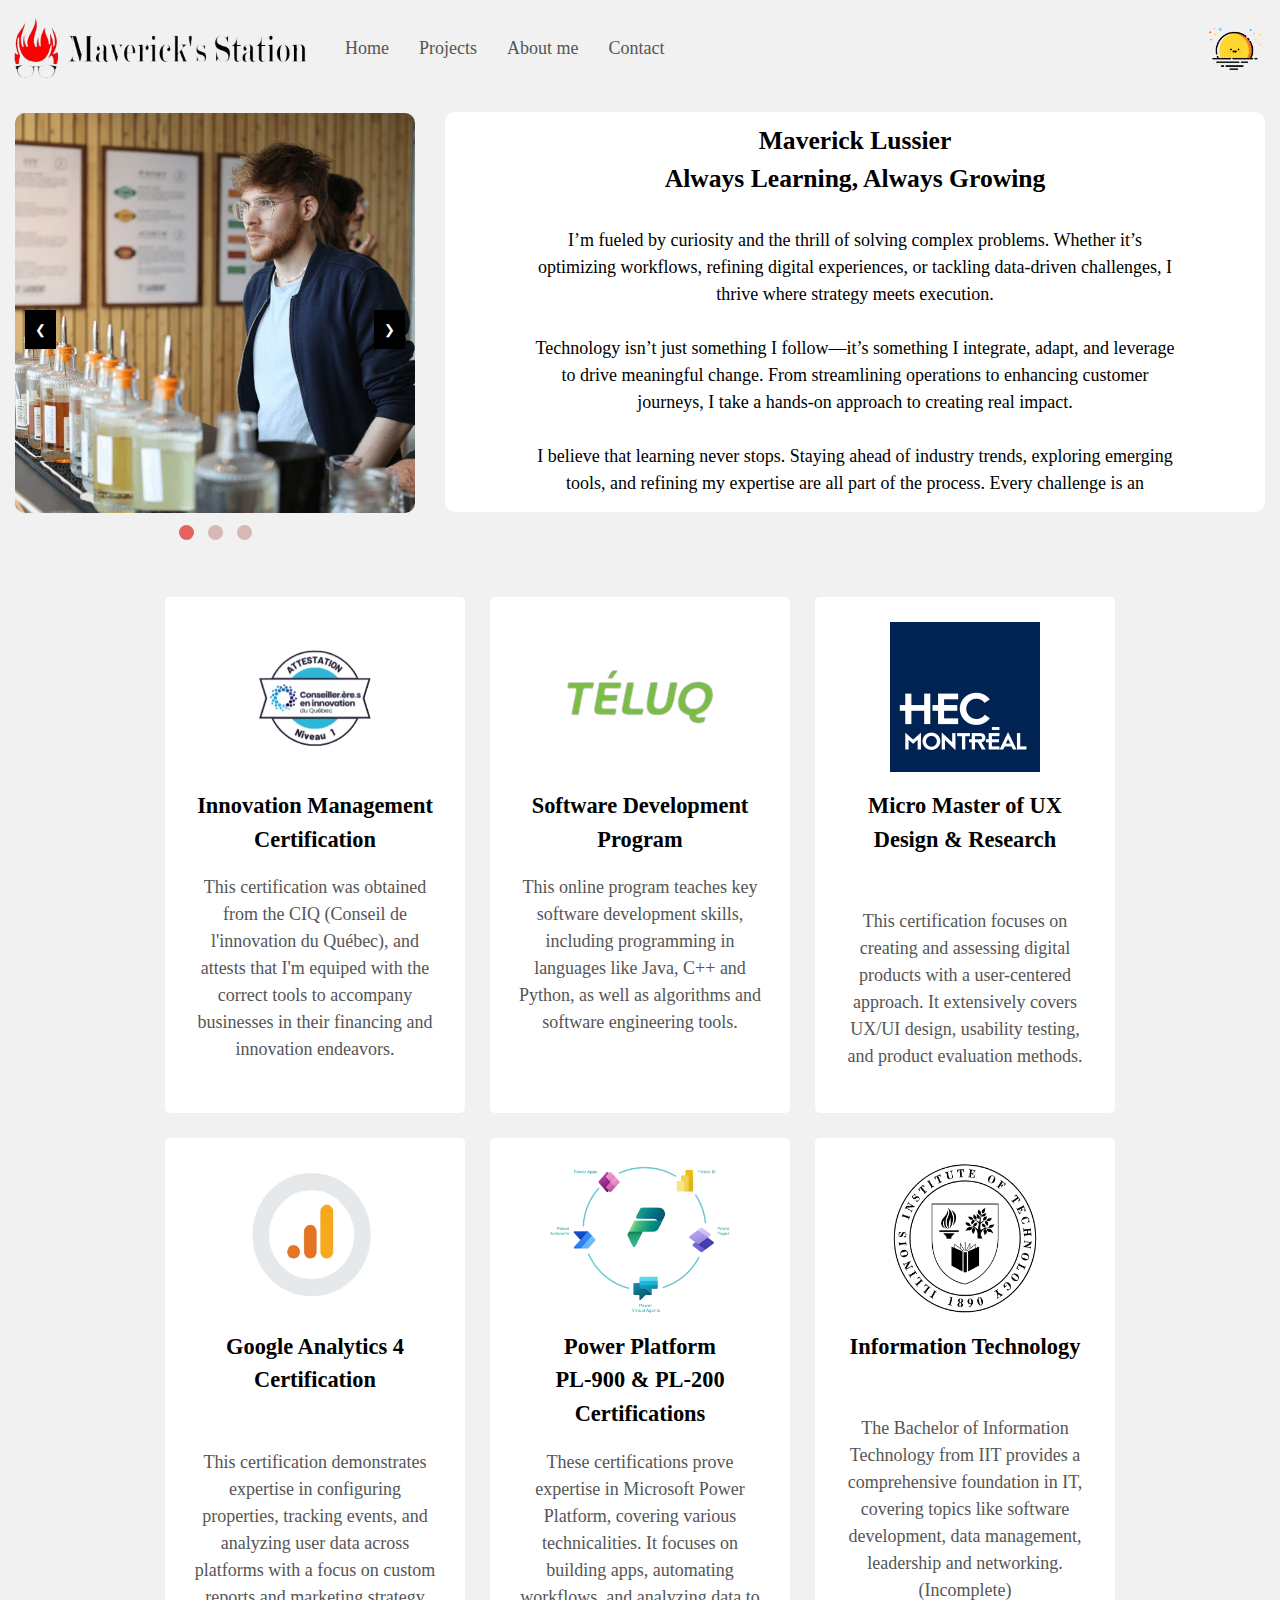
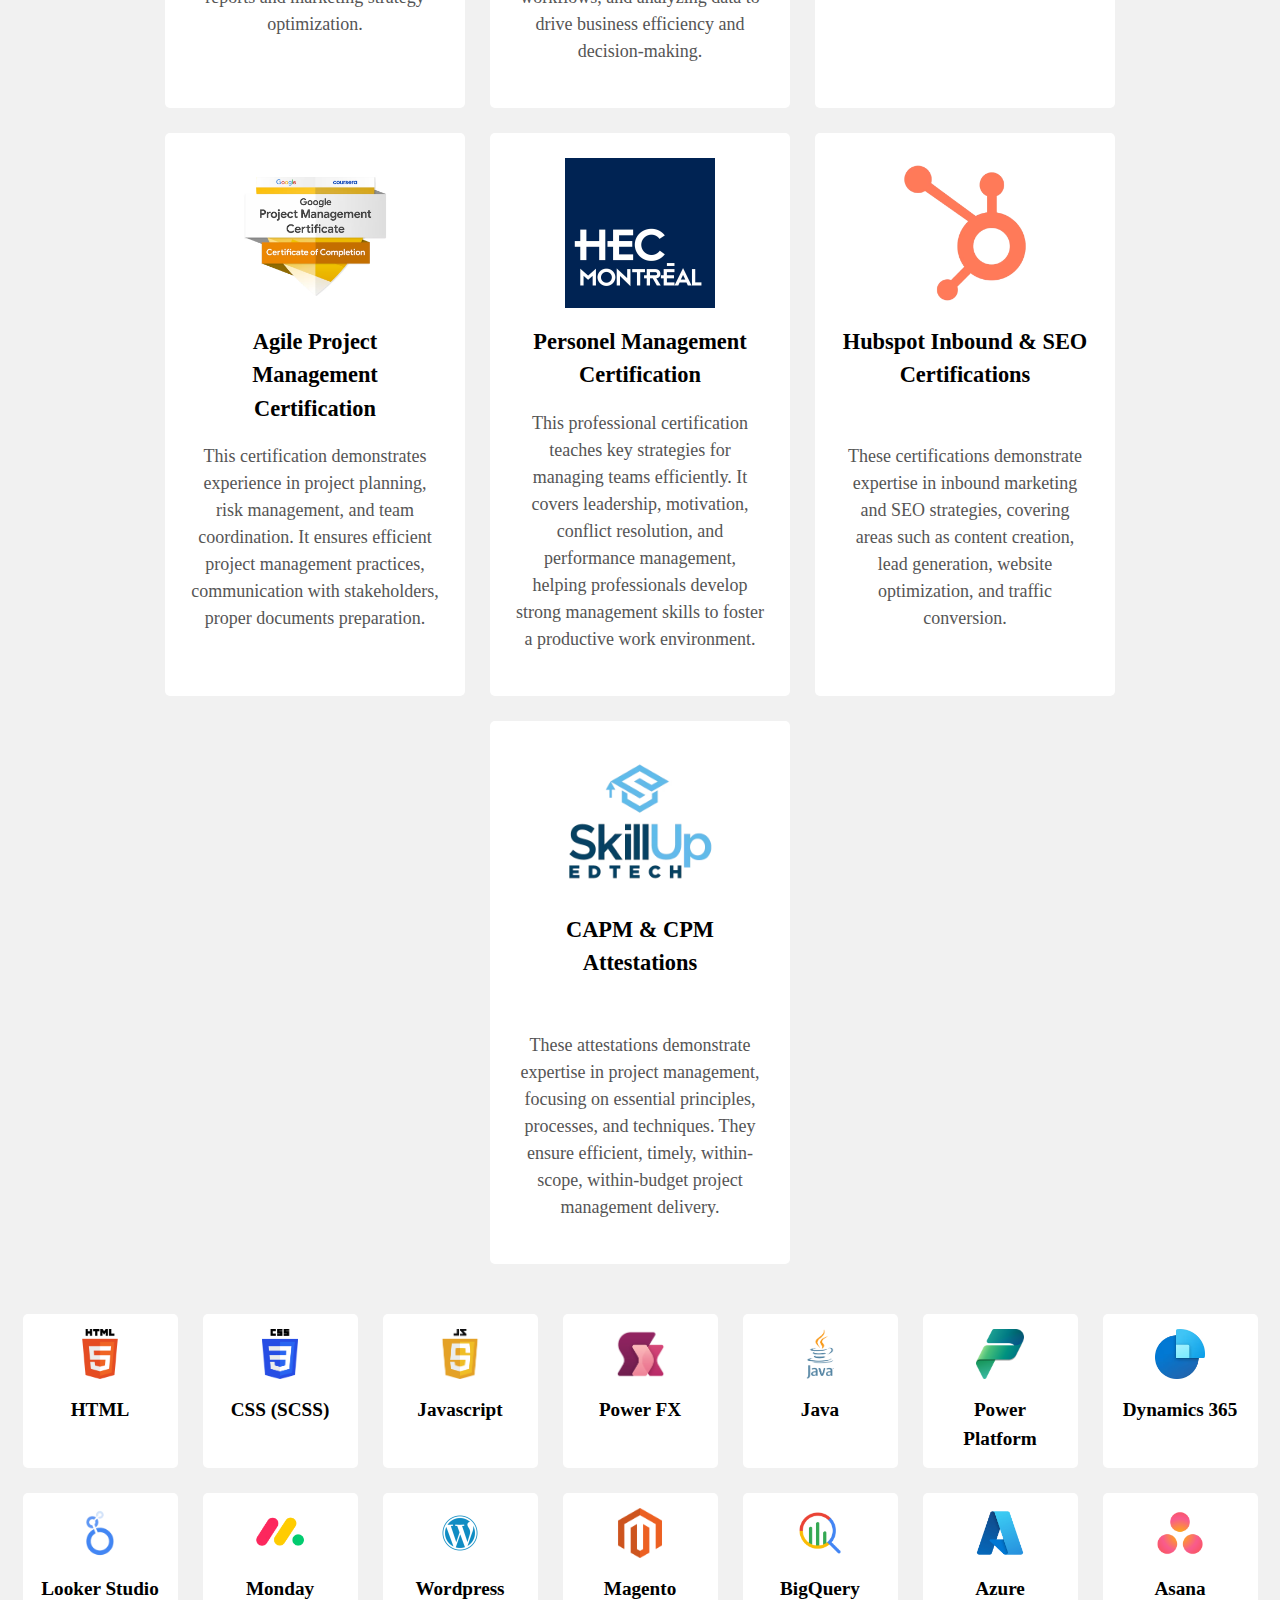
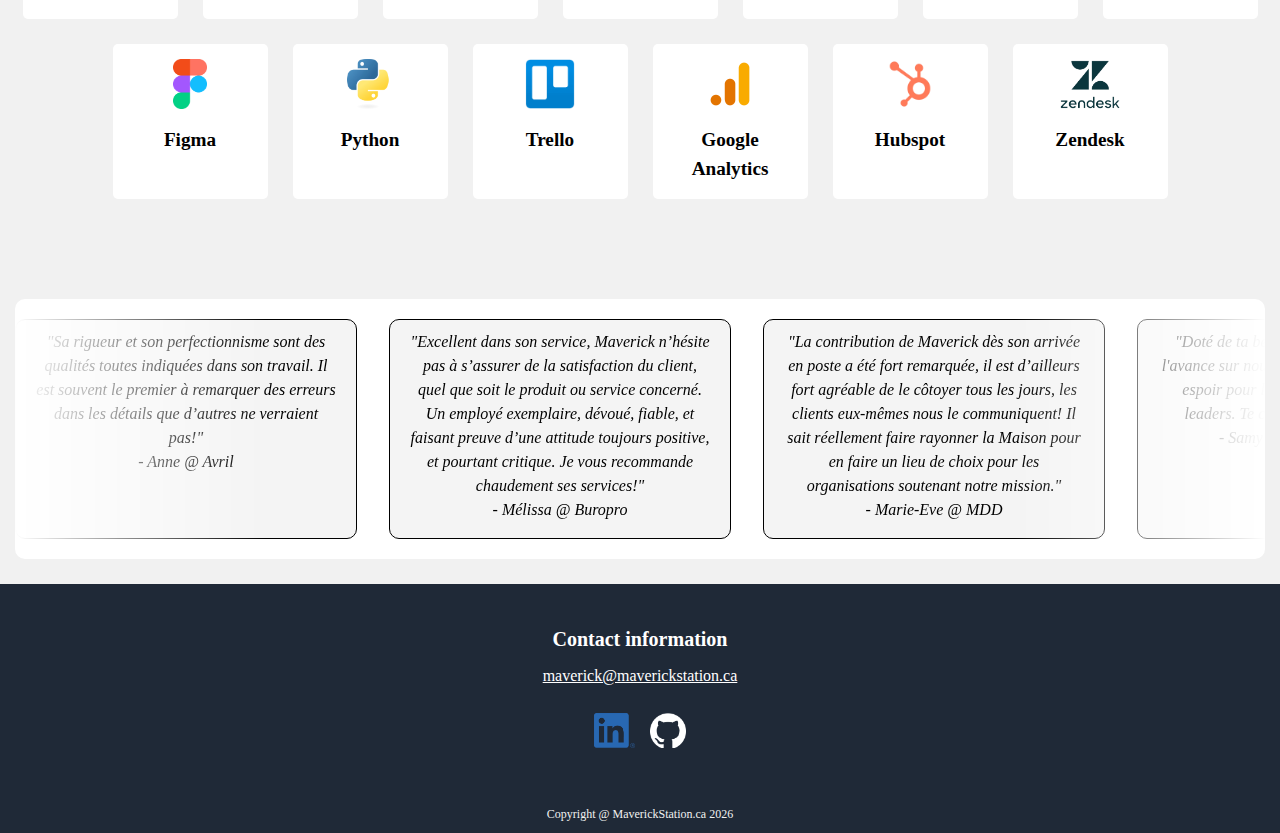
==== commit a4b249e1: "Header fix & images formatting" ====
--- a/aboutme/index.html
+++ b/aboutme/index.html
@@ -3,7 +3,7 @@
 
 <head>
     <title>About Maverick</title>
-    <link rel="icon" type="image/png" href="../images/favicon.png">
+    <link rel="icon" type="image/avif" href="../images/favicon.avif">
     <meta charset="UTF-8">
     <meta name="viewport" content="width=device-width, initial-scale=1">
     <meta name="googlebot" content="noindex, nofollow">
@@ -18,8 +18,8 @@
     <header class="mainHeader">
         <div class="logoTitle">
             <a href="https://maverickstation.ca/">
-                <img id="logo" class="theme-image" data-light="../images/newlogo.png"
-                    data-dark="../images/dm-newlogo.png" src="../images/newlogo.png" alt="Maverick Lussier Portrait">
+                <img id="logo" class="theme-image" data-light="../images/newlogo.avif"
+                    data-dark="../images/dm-newlogo.avif" src="../images/newlogo.avif" alt="Maverick Lussier Portrait">
             </a>
         </div>
         <nav class="listMenu" aria-label="Main Navigation">
@@ -28,14 +28,14 @@
             <a id="aboutmeNav" href="https://maverickstation.ca/aboutme" aria-label="About me">About me</a>
             <a id="contactNav" href="#footer" aria-label="Contact">Contact</a>
             <div id="theme-toggle-mobile" class="theme-toggle mobile-only">
-                <img src="../images/sun-sunrise-svgrepo-com.png" alt="Sun Icon" class="icon sun-icon" />
-                <img src="../images/man-on-the-moon-svgrepo-com.png" alt="Moon Icon" class="icon moon-icon" />
+                <img src="../images/sun-sunrise-svgrepo-com.avif" alt="Sun Icon" class="icon sun-icon" />
+                <img src="../images/man-on-the-moon-svgrepo-com.avif" alt="Moon Icon" class="icon moon-icon" />
             </div>
         </nav>
         <div class="header-right">
             <div id="theme-toggle" class="theme-toggle">
-                <img src="../images/sun-sunrise-svgrepo-com.png" alt="Sun Icon" class="icon sun-icon" />
-                <img src="../images/man-on-the-moon-svgrepo-com.png" alt="Moon Icon" class="icon moon-icon" />
+                <img src="../images/sun-sunrise-svgrepo-com.avif" alt="Sun Icon" class="icon sun-icon" />
+                <img src="../images/man-on-the-moon-svgrepo-com.avif" alt="Moon Icon" class="icon moon-icon" />
             </div>
         </div>
     </header>
@@ -44,11 +44,11 @@
         <div class="aboutMeContainer">
             <div class="slider-container">
                 <div class="slider">
-                    <div class="slide one"><img src="../images/Untitled design.png"
+                    <div class="slide one"><img src="../images/distillerie-attentive.avif"
                             alt="Maverick Lussier in a distillerie"></div>
-                    <div class="slide two"><img src="../images/Untitled design (2).png"
+                    <div class="slide two"><img src="../images/wine-event-smiling.avif"
                             alt="Maverick Lussier at an SAQ event"></div>
-                    <div class="slide three"><img src="../images/Untitled design (1).png"
+                    <div class="slide three"><img src="../images/wine-event-speaking.avif"
                             alt="Maverick Lussier discussing with experts"></div>
                 </div>
                 <button class="prev">&#10094;</button>
@@ -82,7 +82,7 @@
         <div class="cards">
             <div class="certifications">
                 <div class="certificationsCard cardWhite">
-                    <img src="../images/CIQ.png" alt="Innovation Management Certification">
+                    <img src="../images/CIQ.avif" alt="Innovation Management Certification">
                     <h3>Innovation Management Certification</h4>
                         <p>This certification was obtained from the CIQ (Conseil de l'innovation du Québec), and
                             attests that I'm equiped with the correct tools to accompany businesses in their
@@ -90,21 +90,21 @@
                         </p>
                 </div>
                 <div class="certificationsCard cardWhite">
-                    <img src="../images/TELUQ.png" alt="Software Development Accelerated Program">
+                    <img src="../images/TELUQ.avif" alt="Software Development Accelerated Program">
                     <h3>Software Development Program</h4>
                         <p>This online program teaches key software development skills, including programming in
                             languages like Java, C++ and Python, as well as algorithms and software engineering tools.
                         </p>
                 </div>
                 <div class="certificationsCard cardWhite">
-                    <img src="../images/Logo_HEC_Montreal.png" alt="Micro Master of UX Design & Research">
+                    <img src="../images/Logo_HEC_Montreal.avif" alt="Micro Master of UX Design & Research">
                     <h3>Micro Master of UX Design & Research<br><br></h4>
                         <p>This certification focuses on creating and assessing digital products with a user-centered approach. It
                             extensively covers UX/UI design, usability testing, and product evaluation methods.
                         </p>
                 </div>
                 <div class="certificationsCard cardWhite">
-                    <img src="../images/GoogleAnalytics.png" alt="Google Analytics 4 Certification">
+                    <img src="../images/GoogleAnalytics.avif" alt="Google Analytics 4 Certification">
                     <h3>Google Analytics 4 Certification <br><br></h4>
                         <p>This certification demonstrates expertise in configuring properties, tracking events, and
                             analyzing
@@ -113,7 +113,7 @@
                         </p>
                 </div>
                 <div class="certificationsCard cardWhite">
-                    <img src="../images/Power-platform.png" alt="Power Platform PL-900 & PL-200 Certifications">
+                    <img src="../images/Power-platform.avif" alt="Power Platform PL-900 & PL-200 Certifications">
                     <h3>Power Platform <br>PL-900 & PL-200 Certifications</h4>
                         <p>These certifications prove expertise in Microsoft Power Platform, covering various
                             technicalities.
@@ -122,16 +122,16 @@
                         </p>
                 </div>
                 <div class="certificationsCard cardWhite">
-                    <img class="theme-image" data-light="../images/IIT.png" data-dark="../images/dm-IIT.png"
-                        src="../images/IIT.png" alt="Bachelor of Information Technology">
-                    <h3>Bachelor of Information Technology</h4>
+                    <img class="theme-image" data-light="../images/IIT.avif" data-dark="../images/dm-IIT.avif"
+                        src="../images/IIT.avif" alt="Information Technology">
+                    <h3>Information Technology<br><br></h4>
                         <p>The Bachelor of Information Technology from IIT provides a comprehensive foundation in IT,
                             covering topics like software development, data management, leadership and networking.
                             (Incomplete)
                         </p>
                 </div>
                 <div class="certificationsCard cardWhite">
-                    <img src="../images/google-project-management-certificate.2.png"
+                    <img src="../images/google-project-management-certificate.2.avif"
                         alt="Agile Project Management Certification">
                     <h3>Agile Project Management Certification</h4>
                         <p>This certification demonstrates experience in project planning, risk management, and team
@@ -141,7 +141,7 @@
                         </p>
                 </div>
                 <div class="certificationsCard cardWhite">
-                    <img src="../images/Logo_HEC_Montreal.png" alt="Micro Master of UX Design & Research">
+                    <img src="../images/Logo_HEC_Montreal.avif" alt="Micro Master of UX Design & Research">
                     <h3>Personel Management Certification</h4>
                         <p>This professional certification teaches key strategies for managing teams efficiently. It covers leadership,
                             motivation, conflict resolution, and performance management, helping professionals develop strong management
@@ -149,7 +149,7 @@
                         </p>
                 </div>
                 <div class="certificationsCard cardWhite">
-                    <img src="../images/Hubspot.png" alt="Hubspot Inbound & SEO Certifications">
+                    <img src="../images/Hubspot.avif" alt="Hubspot Inbound & SEO Certifications">
                     <h3>Hubspot Inbound & SEO Certifications<br><br></h4>
                         <p>These certifications demonstrate expertise in inbound marketing and SEO strategies, covering
                             areas such as content creation, lead generation, website optimization, and traffic conversion.
@@ -166,7 +166,7 @@
             </div>
             <div class="technostack">
                 <div class="technostackCard cardWhite">
-                    <img src="../images/HTML5.png" alt="HTML Logo">
+                    <img src="../images/HTML5.avif" alt="HTML Logo">
                     <h4>HTML</h4>
                 </div>
                 <div class="technostackCard cardWhite">
@@ -178,11 +178,11 @@
                     <h4>Javascript</h4>
                 </div>
                 <div class="technostackCard cardWhite">
-                    <img src="../images/Powerfx.png" alt="Power FX Logo">
+                    <img src="../images/Powerfx.avif" alt="Power FX Logo">
                     <h4>Power FX</h4>
                 </div>
                 <div class="technostackCard cardWhite">
-                    <img src="../images/Java.png" alt="Java Logo">
+                    <img src="../images/Java.avif" alt="Java Logo">
                     <h4>Java</h4>
                 </div>
                 <div class="technostackCard cardWhite">
@@ -190,11 +190,11 @@
                     <h4>Power Platform</h4>
                 </div>
                 <div class="technostackCard cardWhite">
-                    <img src="../images/Microsoft_Dynamics_365_logo.png" alt="Dynamics 365 Logo">
+                    <img src="../images/Microsoft_Dynamics_365_logo.avif" alt="Dynamics 365 Logo">
                     <h4>Dynamics 365</h4>
                 </div>
                 <div class="technostackCard cardWhite">
-                    <img src="../images/Looker-studio.png" alt="Looker Studio Logo">
+                    <img src="../images/Looker-studio.avif" alt="Looker Studio Logo">
                     <h4>Looker Studio</h4>
                 </div>
                 <div class="technostackCard cardWhite">
@@ -214,7 +214,7 @@
                     <h4>BigQuery</h4>
                 </div>
                 <div class="technostackCard cardWhite">
-                    <img src="../images/azure.png" alt="Azure Logo">
+                    <img src="../images/azure.avif" alt="Azure Logo">
                     <h4>Azure</h4>
                 </div>
                 <div class="technostackCard cardWhite">
@@ -222,11 +222,11 @@
                     <h4>Asana</h4>
                 </div>
                 <div class="technostackCard cardWhite">
-                    <img src="../images/figma.png" alt="Figma Logo">
+                    <img src="../images/figma.avif" alt="Figma Logo">
                     <h4>Figma</h4>
                 </div>
                 <div class="technostackCard cardWhite">
-                    <img src="../images/python.png" alt="Python Logo">
+                    <img src="../images/python.avif" alt="Python Logo">
                     <h4>Python</h4>
                 </div>
                 <div class="technostackCard cardWhite">
@@ -238,12 +238,12 @@
                     <h4>Google Analytics</h4>
                 </div>
                 <div class="technostackCard cardWhite">
-                    <img src="../images/Hubspot.png" alt="Hubspot Logo">
+                    <img src="../images/Hubspot.avif" alt="Hubspot Logo">
                     <h4>Hubspot</h4>
                 </div>
                 <div class="technostackCard cardWhite">
-                    <img class="theme-image" data-light="../images/zendesk.png" data-dark="../images/dm-zendesk.png"
-                        src="../images/zendesk.png" alt="Zendesk Logo">
+                    <img class="theme-image" data-light="../images/zendesk.avif" data-dark="../images/dm-zendesk.avif"
+                        src="../images/zendesk.avif" alt="Zendesk Logo">
                     <h4>Zendesk</h4>
                 </div>
             </div>
@@ -311,7 +311,7 @@
             </ul>
             <div class="socials">
                 <a href="https://www.linkedin.com/in/maverick-lussier-965498231/" target="_blank"><img
-                        src="../images/LinkedIn.png" alt="LinkedIn profile"></a>
+                        src="../images/LinkedIn.avif" alt="LinkedIn profile"></a>
                 <a href="https://github.com/Maverick015" target="_blank"><img src="../images/dm-github.png"
                         alt="GitHub profile"></a>
             </div>
